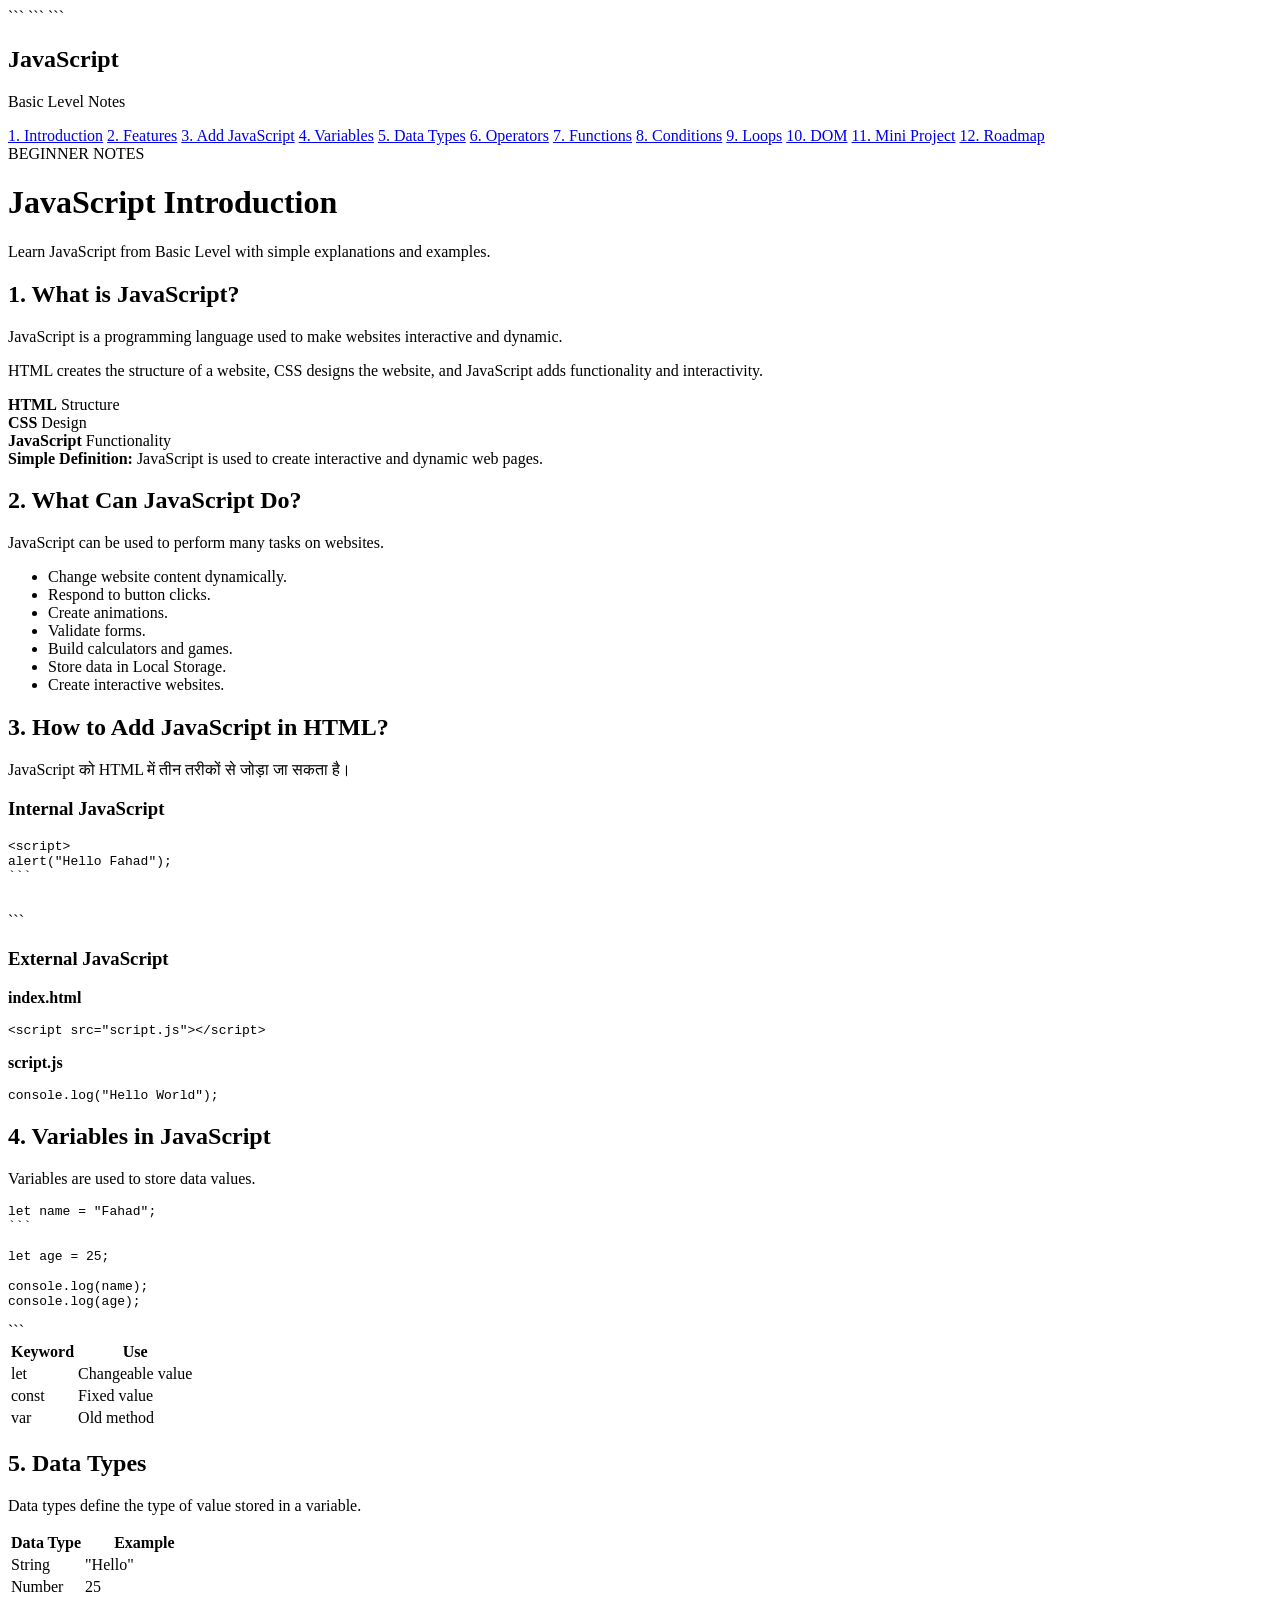
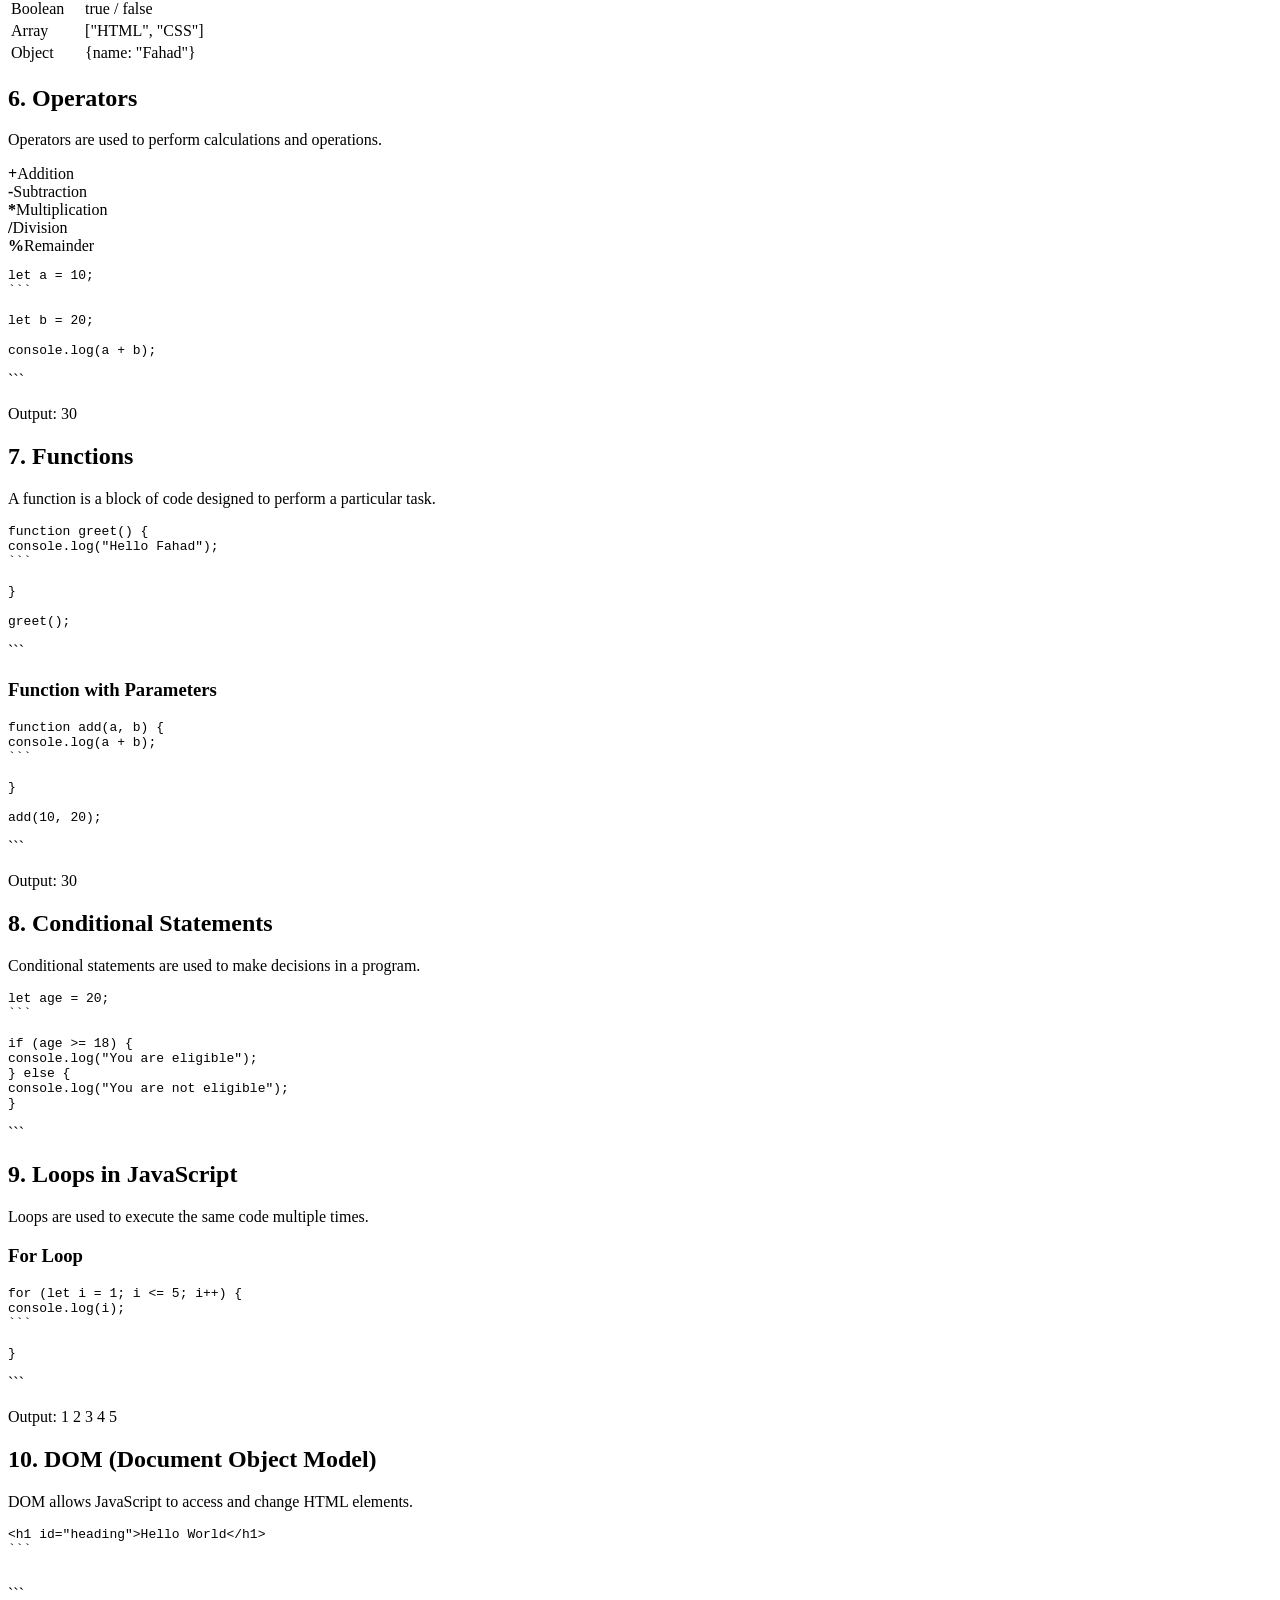
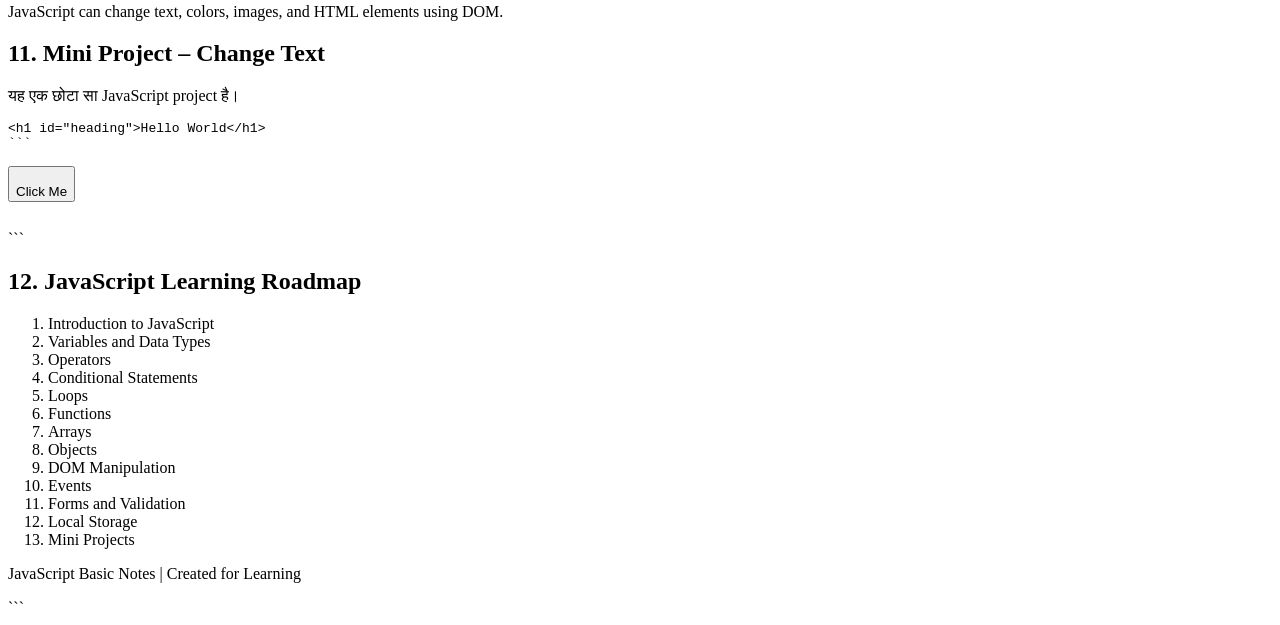
==== Java Notes/Java for bigginers.hmtl.html @ c2941033 "Add files via upload" ====
<!DOCTYPE html>

<html lang="en">
<head>
    <meta charset="UTF-8">
    <meta name="viewport" content="width=device-width, initial-scale=1.0">
    <title>JavaScript Basic Notes</title>

```
<link rel="stylesheet" href="style.css">
```

</head>
<body>

```
<div class="container">

    <!-- Sidebar -->
    <aside class="sidebar">
        <h2>JavaScript</h2>
        <p class="subtitle">Basic Level Notes</p>

        <nav>
            <a href="#intro">1. Introduction</a>
            <a href="#features">2. Features</a>
            <a href="#html">3. Add JavaScript</a>
            <a href="#variables">4. Variables</a>
            <a href="#datatypes">5. Data Types</a>
            <a href="#operators">6. Operators</a>
            <a href="#functions">7. Functions</a>
            <a href="#conditions">8. Conditions</a>
            <a href="#loops">9. Loops</a>
            <a href="#dom">10. DOM</a>
            <a href="#project">11. Mini Project</a>
            <a href="#roadmap">12. Roadmap</a>
        </nav>
    </aside>


    <!-- Main Content -->
    <main class="content">

        <header class="hero">
            <span class="badge">BEGINNER NOTES</span>
            <h1>JavaScript Introduction</h1>
            <p>Learn JavaScript from Basic Level with simple explanations and examples.</p>
        </header>


        <!-- Introduction -->
        <section id="intro" class="note-card">
            <h2>1. What is JavaScript?</h2>

            <p>
                JavaScript is a programming language used to make websites interactive and dynamic.
            </p>

            <p>
                HTML creates the structure of a website, CSS designs the website,
                and JavaScript adds functionality and interactivity.
            </p>

            <div class="comparison">
                <div>
                    <strong>HTML</strong>
                    <span>Structure</span>
                </div>

                <div>
                    <strong>CSS</strong>
                    <span>Design</span>
                </div>

                <div>
                    <strong>JavaScript</strong>
                    <span>Functionality</span>
                </div>
            </div>

            <div class="highlight">
                <strong>Simple Definition:</strong>
                JavaScript is used to create interactive and dynamic web pages.
            </div>
        </section>


        <!-- Features -->
        <section id="features" class="note-card">
            <h2>2. What Can JavaScript Do?</h2>

            <p>JavaScript can be used to perform many tasks on websites.</p>

            <ul class="feature-list">
                <li>Change website content dynamically.</li>
                <li>Respond to button clicks.</li>
                <li>Create animations.</li>
                <li>Validate forms.</li>
                <li>Build calculators and games.</li>
                <li>Store data in Local Storage.</li>
                <li>Create interactive websites.</li>
            </ul>
        </section>


        <!-- Add JavaScript -->
        <section id="html" class="note-card">
            <h2>3. How to Add JavaScript in HTML?</h2>

            <p>JavaScript को HTML में तीन तरीकों से जोड़ा जा सकता है।</p>

            <h3>Internal JavaScript</h3>

            <div class="code-box">
                <pre><code>&lt;script&gt;
alert("Hello Fahad");
```

</script></code></pre> </div>

```
            <h3>External JavaScript</h3>

            <p><strong>index.html</strong></p>

            <div class="code-box">
                <pre><code>&lt;script src="script.js"&gt;&lt;/script&gt;</code></pre>
            </div>

            <p><strong>script.js</strong></p>

            <div class="code-box">
                <pre><code>console.log("Hello World");</code></pre>
            </div>
        </section>


        <!-- Variables -->
        <section id="variables" class="note-card">
            <h2>4. Variables in JavaScript</h2>

            <p>
                Variables are used to store data values.
            </p>

            <div class="code-box">
                <pre><code>let name = "Fahad";
```

let age = 25;

console.log(name);
console.log(age);</code></pre> </div>

```
            <table>
                <tr>
                    <th>Keyword</th>
                    <th>Use</th>
                </tr>
                <tr>
                    <td>let</td>
                    <td>Changeable value</td>
                </tr>
                <tr>
                    <td>const</td>
                    <td>Fixed value</td>
                </tr>
                <tr>
                    <td>var</td>
                    <td>Old method</td>
                </tr>
            </table>
        </section>


        <!-- Data Types -->
        <section id="datatypes" class="note-card">
            <h2>5. Data Types</h2>

            <p>Data types define the type of value stored in a variable.</p>

            <table>
                <tr>
                    <th>Data Type</th>
                    <th>Example</th>
                </tr>
                <tr>
                    <td>String</td>
                    <td>"Hello"</td>
                </tr>
                <tr>
                    <td>Number</td>
                    <td>25</td>
                </tr>
                <tr>
                    <td>Boolean</td>
                    <td>true / false</td>
                </tr>
                <tr>
                    <td>Array</td>
                    <td>["HTML", "CSS"]</td>
                </tr>
                <tr>
                    <td>Object</td>
                    <td>{name: "Fahad"}</td>
                </tr>
            </table>
        </section>


        <!-- Operators -->
        <section id="operators" class="note-card">
            <h2>6. Operators</h2>

            <p>Operators are used to perform calculations and operations.</p>

            <div class="operator-grid">
                <div><strong>+</strong><span>Addition</span></div>
                <div><strong>-</strong><span>Subtraction</span></div>
                <div><strong>*</strong><span>Multiplication</span></div>
                <div><strong>/</strong><span>Division</span></div>
                <div><strong>%</strong><span>Remainder</span></div>
            </div>

            <div class="code-box">
                <pre><code>let a = 10;
```

let b = 20;

console.log(a + b);</code></pre> </div>

```
            <p class="output">Output: 30</p>
        </section>


        <!-- Functions -->
        <section id="functions" class="note-card">
            <h2>7. Functions</h2>

            <p>
                A function is a block of code designed to perform a particular task.
            </p>

            <div class="code-box">
                <pre><code>function greet() {
console.log("Hello Fahad");
```

}

greet();</code></pre> </div>

```
            <h3>Function with Parameters</h3>

            <div class="code-box">
                <pre><code>function add(a, b) {
console.log(a + b);
```

}

add(10, 20);</code></pre> </div>

```
            <p class="output">Output: 30</p>
        </section>


        <!-- Conditions -->
        <section id="conditions" class="note-card">
            <h2>8. Conditional Statements</h2>

            <p>
                Conditional statements are used to make decisions in a program.
            </p>

            <div class="code-box">
                <pre><code>let age = 20;
```

if (age >= 18) {
console.log("You are eligible");
} else {
console.log("You are not eligible");
}</code></pre> </div> </section>

```
        <!-- Loops -->
        <section id="loops" class="note-card">
            <h2>9. Loops in JavaScript</h2>

            <p>
                Loops are used to execute the same code multiple times.
            </p>

            <h3>For Loop</h3>

            <div class="code-box">
                <pre><code>for (let i = 1; i <= 5; i++) {
console.log(i);
```

}</code></pre> </div>

```
            <p class="output">Output: 1 2 3 4 5</p>
        </section>


        <!-- DOM -->
        <section id="dom" class="note-card">
            <h2>10. DOM (Document Object Model)</h2>

            <p>
                DOM allows JavaScript to access and change HTML elements.
            </p>

            <div class="code-box">
                <pre><code>&lt;h1 id="heading"&gt;Hello World&lt;/h1&gt;
```

<script>
document.getElementById("heading").innerHTML =
"Welcome Fahad";
</script></code></pre> </div>

```
            <div class="highlight">
                JavaScript can change text, colors, images, and HTML elements using DOM.
            </div>
        </section>


        <!-- Mini Project -->
        <section id="project" class="note-card">
            <h2>11. Mini Project – Change Text</h2>

            <p>यह एक छोटा सा JavaScript project है।</p>

            <div class="code-box">
                <pre><code>&lt;h1 id="heading"&gt;Hello World&lt;/h1&gt;
```

<button onclick="changeText()">
Click Me
</button>

<script>
function changeText() {
document.getElementById("heading").innerHTML =
"Welcome to JavaScript";
}
</script></code></pre> </div> </section>

```
        <!-- Roadmap -->
        <section id="roadmap" class="note-card">
            <h2>12. JavaScript Learning Roadmap</h2>

            <ol class="roadmap">
                <li>Introduction to JavaScript</li>
                <li>Variables and Data Types</li>
                <li>Operators</li>
                <li>Conditional Statements</li>
                <li>Loops</li>
                <li>Functions</li>
                <li>Arrays</li>
                <li>Objects</li>
                <li>DOM Manipulation</li>
                <li>Events</li>
                <li>Forms and Validation</li>
                <li>Local Storage</li>
                <li>Mini Projects</li>
            </ol>
        </section>


        <footer>
            <p>JavaScript Basic Notes | Created for Learning</p>
        </footer>

    </main>

</div>
```

</body>
</html>
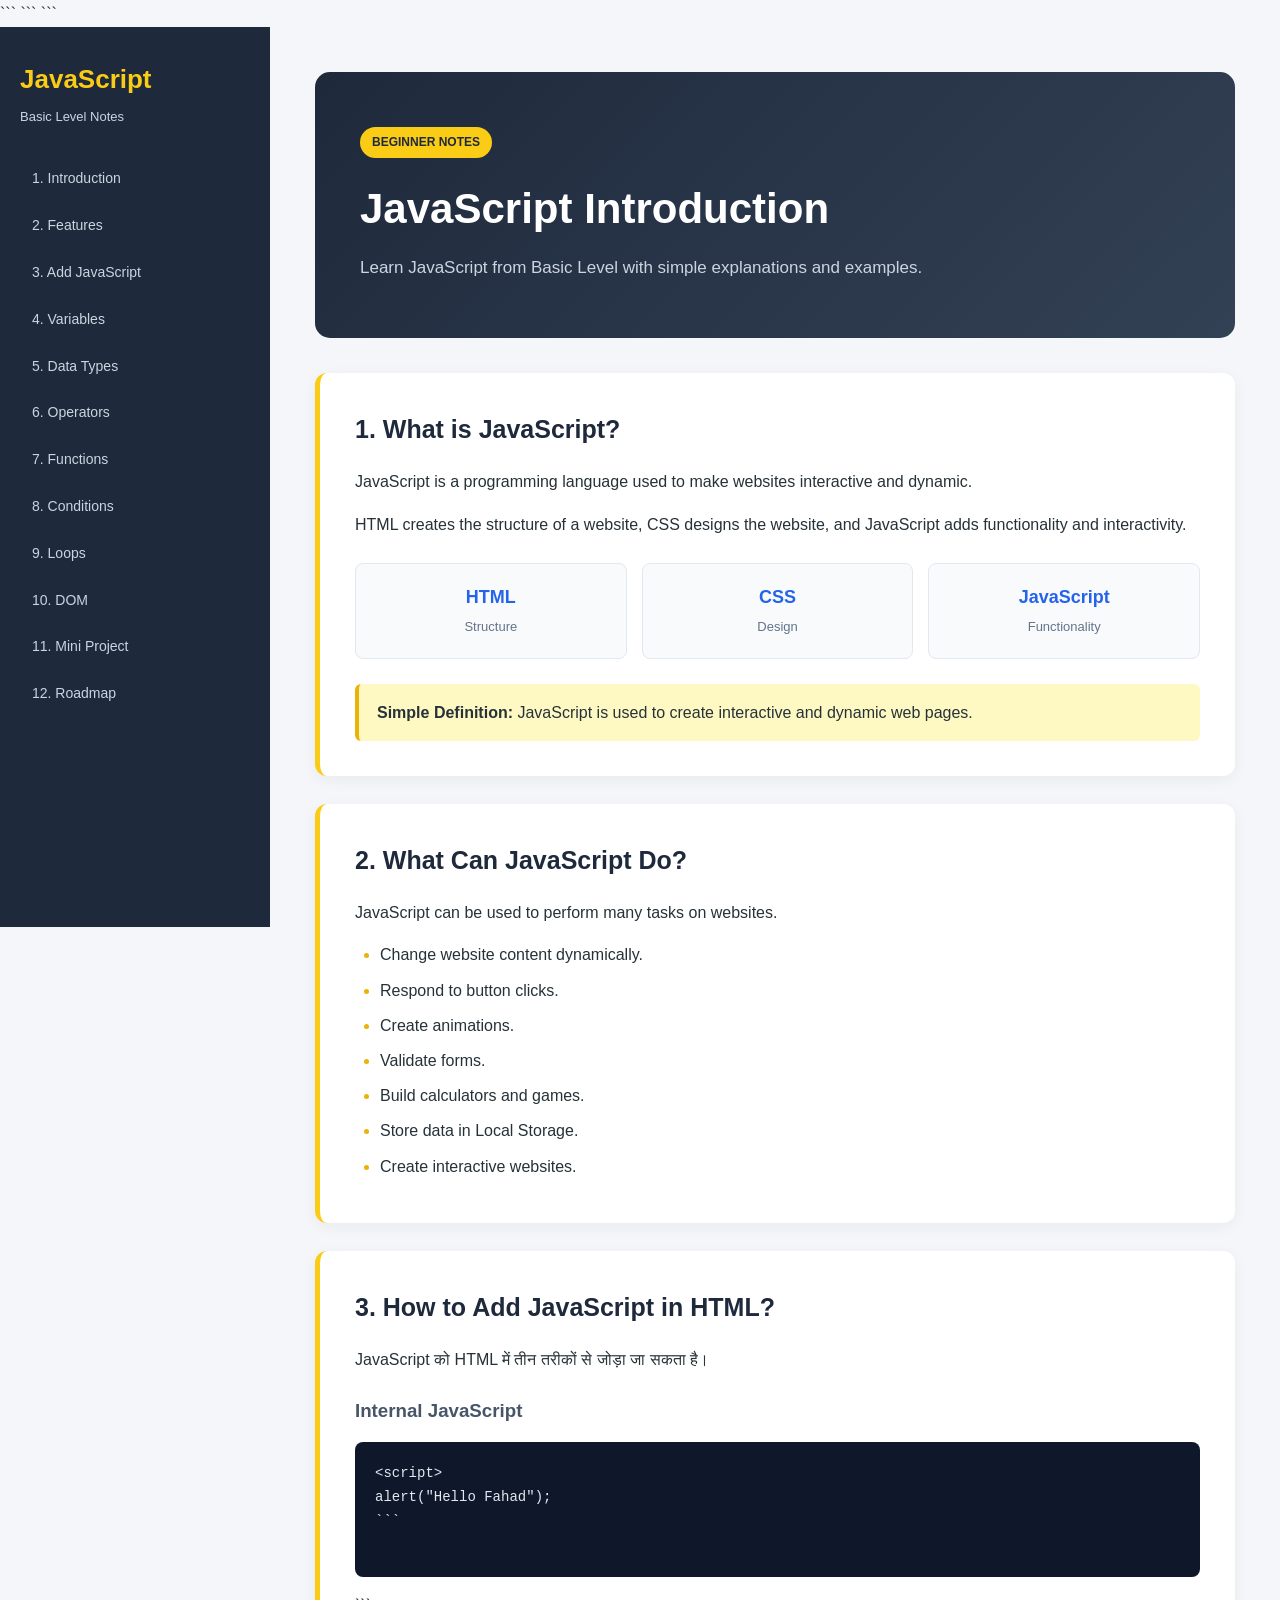
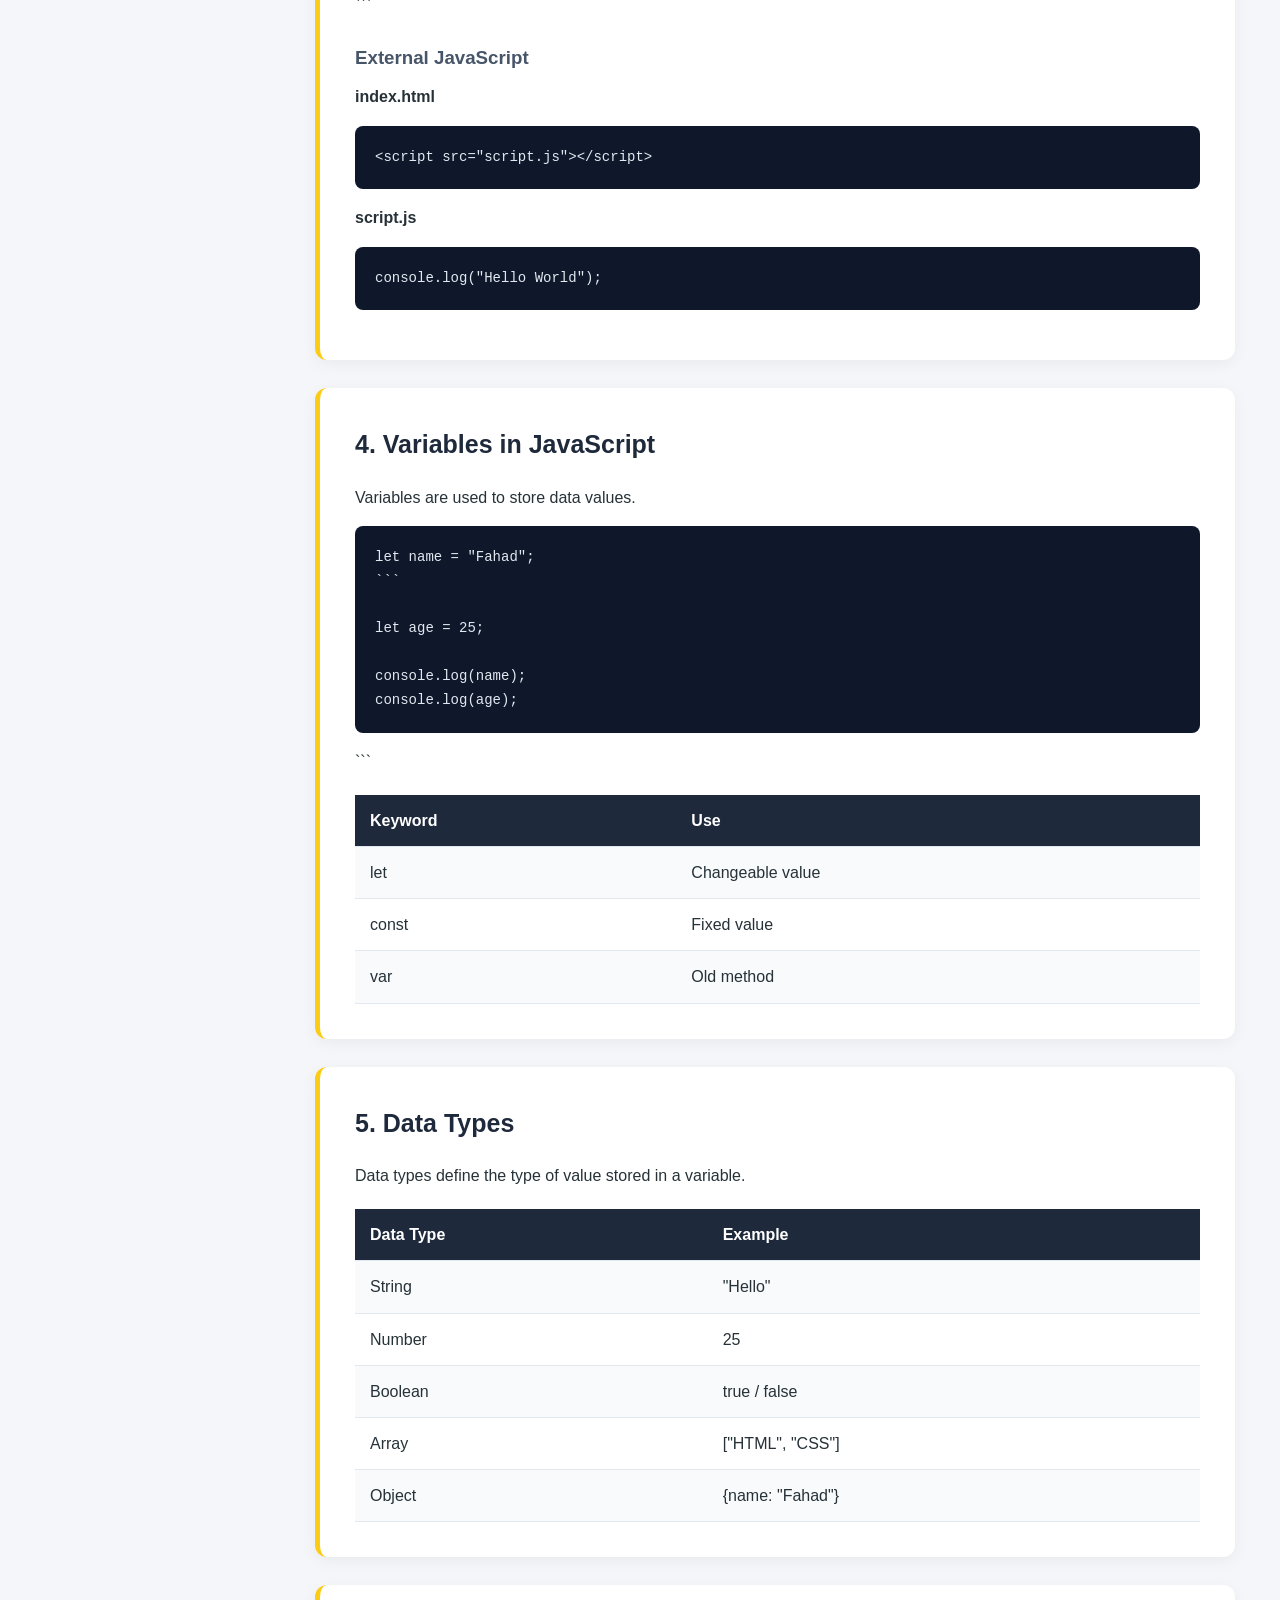
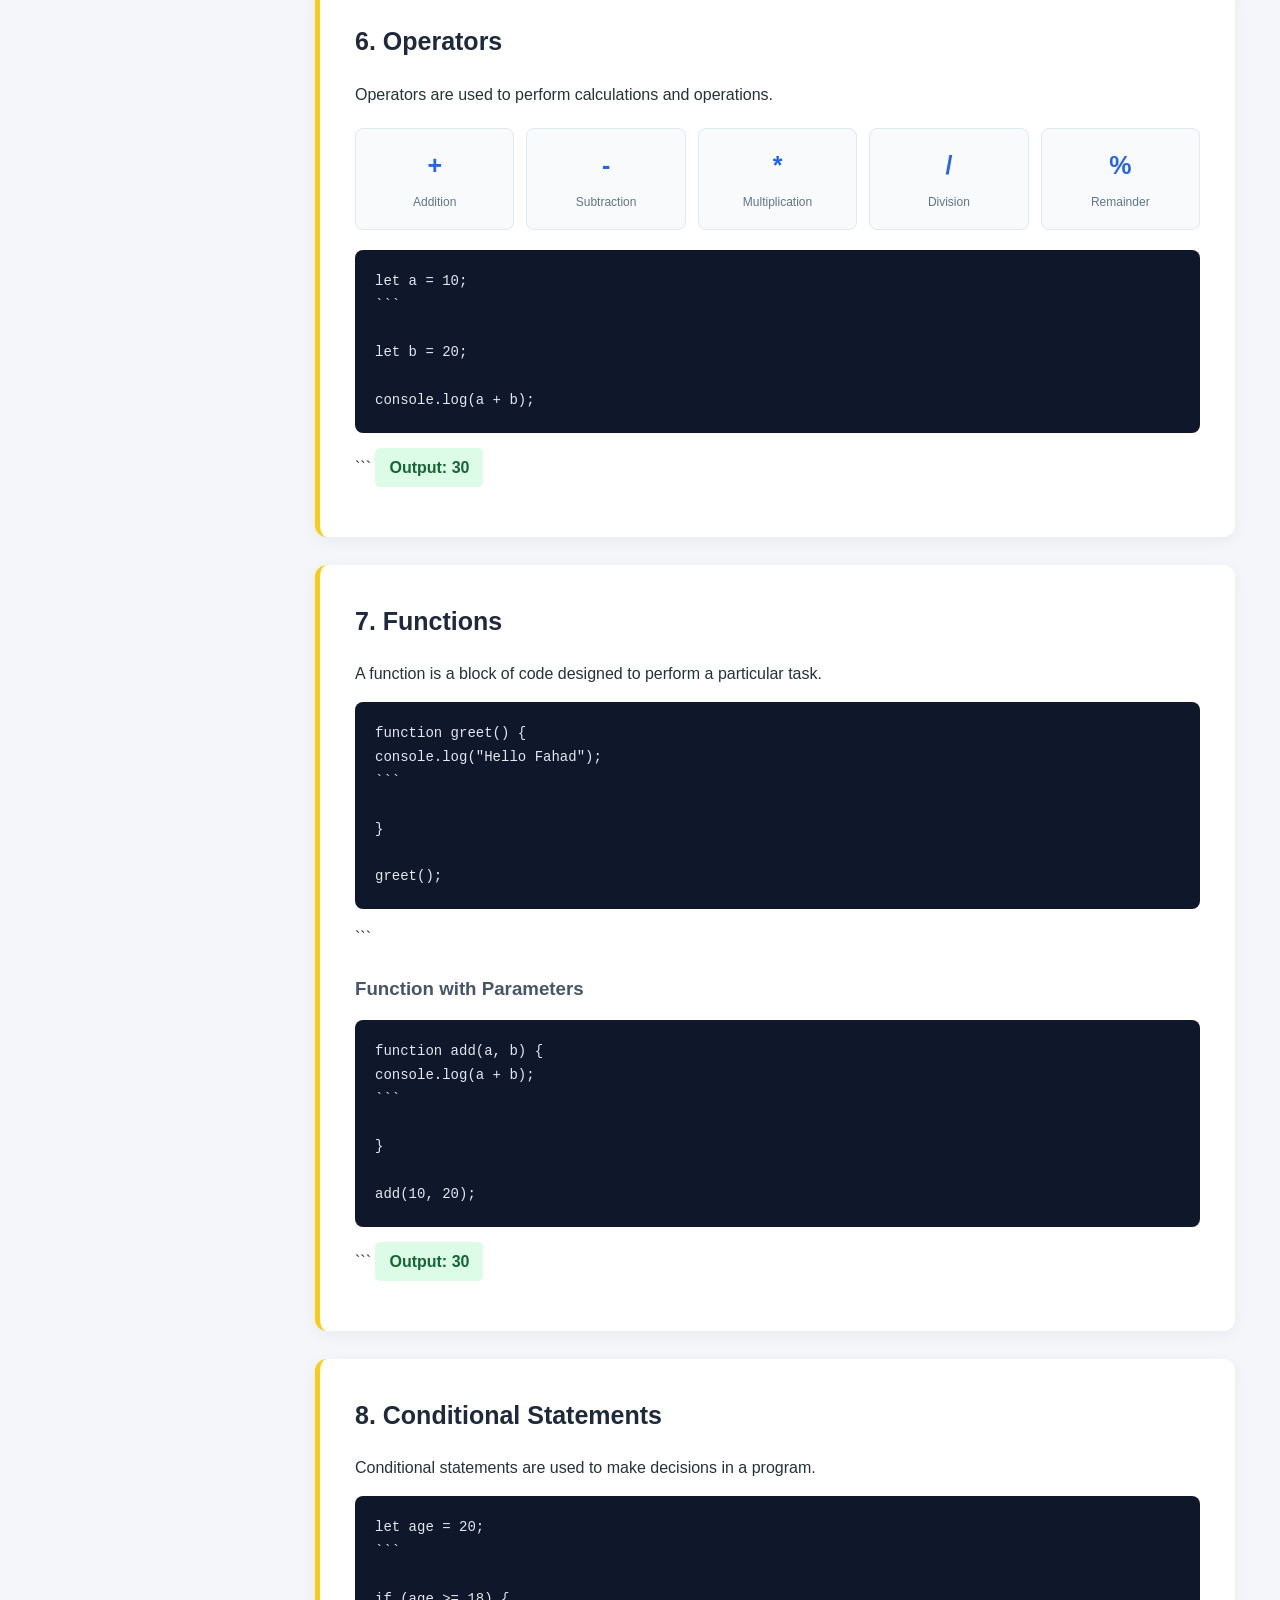
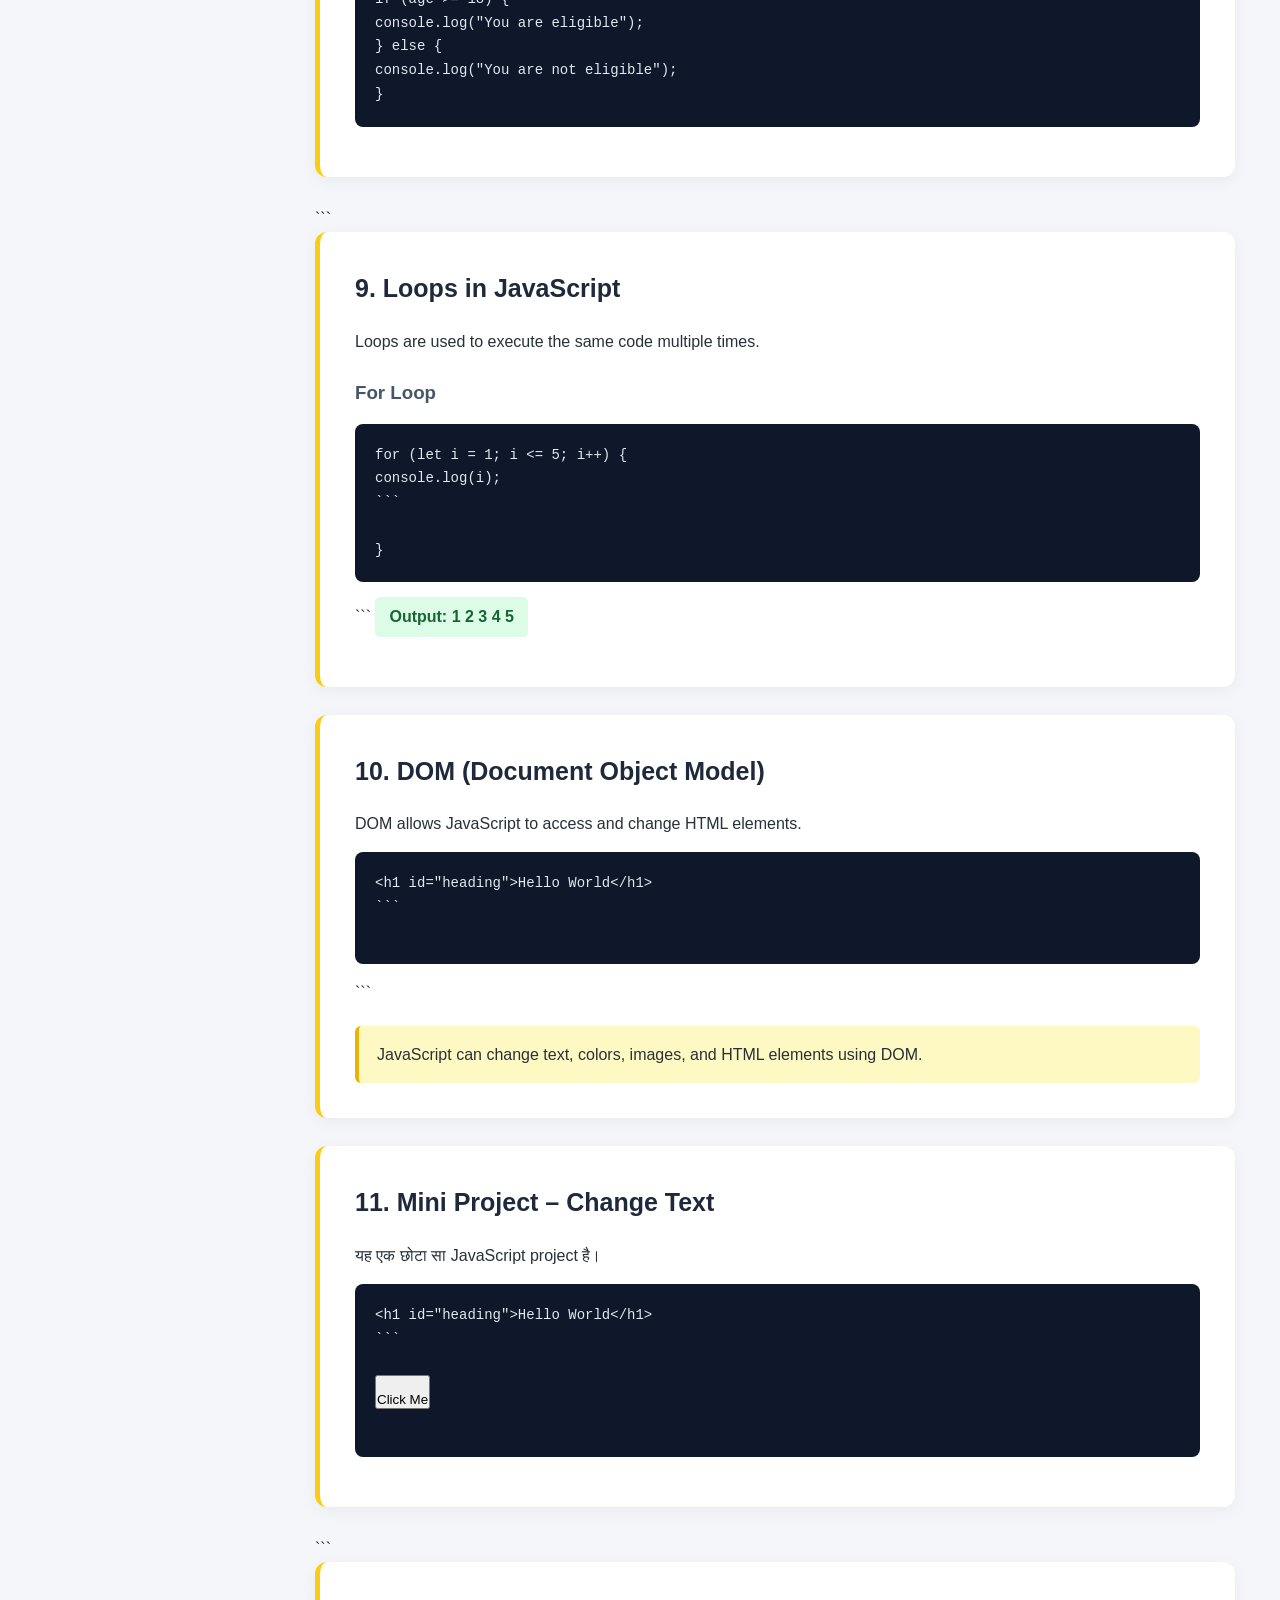
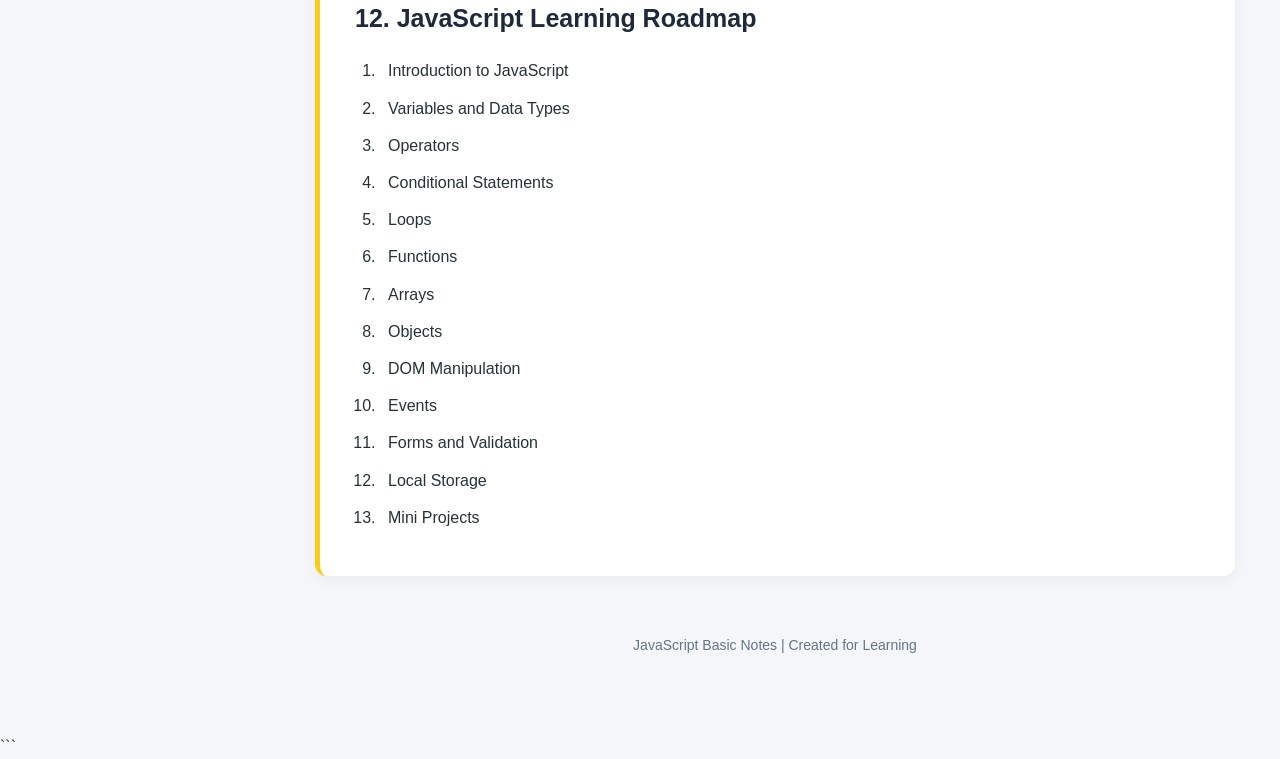
==== commit cc2c00c7: "Update Java for bigginers.hmtl.html" ====
--- a/Java Notes/Java for bigginers.hmtl.html
+++ b/Java Notes/Java for bigginers.hmtl.html
@@ -7,7 +7,7 @@
     <title>JavaScript Basic Notes</title>
 
 ```
-<link rel="stylesheet" href="style.css">
+<link rel="stylesheet" href="Style.css">
 ```
 
 </head>
--- a/Java Notes/Style.css
+++ b/Java Notes/Style.css
@@ -0,0 +1,365 @@
+* {
+  margin: 0;
+  padding: 0;
+  box-sizing: border-box;
+  }
+
+html {
+scroll-behavior: smooth;
+}
+
+body {
+font-family: "Segoe UI", Arial, sans-serif;
+background: #f4f6f9;
+color: #263238;
+line-height: 1.7;
+}
+
+/* Main Layout */
+
+.container {
+display: flex;
+min-height: 100vh;
+}
+
+/* Sidebar */
+
+.sidebar {
+width: 270px;
+background: #1e293b;
+color: white;
+padding: 30px 20px;
+position: fixed;
+height: 100vh;
+overflow-y: auto;
+}
+
+.sidebar h2 {
+font-size: 26px;
+color: #facc15;
+margin-bottom: 5px;
+}
+
+.subtitle {
+font-size: 13px;
+color: #cbd5e1;
+margin-bottom: 30px;
+}
+
+.sidebar nav a {
+display: block;
+text-decoration: none;
+color: #cbd5e1;
+padding: 9px 12px;
+margin: 5px 0;
+border-radius: 6px;
+font-size: 14px;
+transition: 0.3s;
+}
+
+.sidebar nav a:hover {
+background: #334155;
+color: #facc15;
+padding-left: 18px;
+}
+
+/* Content */
+
+.content {
+margin-left: 270px;
+width: calc(100% - 270px);
+padding: 45px;
+max-width: 1200px;
+}
+
+/* Hero */
+
+.hero {
+background: linear-gradient(135deg, #1e293b, #334155);
+color: white;
+padding: 55px 45px;
+border-radius: 15px;
+margin-bottom: 35px;
+}
+
+.badge {
+display: inline-block;
+background: #facc15;
+color: #1e293b;
+font-size: 12px;
+font-weight: bold;
+padding: 5px 12px;
+border-radius: 20px;
+margin-bottom: 15px;
+}
+
+.hero h1 {
+font-size: 42px;
+margin-bottom: 10px;
+}
+
+.hero p {
+color: #cbd5e1;
+font-size: 17px;
+}
+
+/* Note Cards */
+
+.note-card {
+background: white;
+margin-bottom: 28px;
+padding: 35px;
+border-radius: 12px;
+border-left: 5px solid #facc15;
+box-shadow: 0 4px 15px rgba(0, 0, 0, 0.05);
+}
+
+.note-card h2 {
+color: #1e293b;
+margin-bottom: 18px;
+font-size: 25px;
+}
+
+.note-card h3 {
+color: #475569;
+margin-top: 22px;
+margin-bottom: 10px;
+}
+
+.note-card p {
+margin-bottom: 15px;
+}
+
+/* Highlight */
+
+.highlight {
+background: #fef9c3;
+border-left: 4px solid #eab308;
+padding: 15px 18px;
+margin-top: 20px;
+border-radius: 6px;
+}
+
+/* Comparison Cards */
+
+.comparison {
+display: flex;
+gap: 15px;
+margin: 25px 0;
+}
+
+.comparison div {
+flex: 1;
+background: #f8fafc;
+padding: 18px;
+text-align: center;
+border-radius: 8px;
+border: 1px solid #e2e8f0;
+}
+
+.comparison strong {
+display: block;
+color: #2563eb;
+font-size: 18px;
+}
+
+.comparison span {
+font-size: 13px;
+color: #64748b;
+}
+
+/* Feature List */
+
+.feature-list {
+padding-left: 25px;
+}
+
+.feature-list li {
+margin: 8px 0;
+}
+
+.feature-list li::marker {
+color: #eab308;
+}
+
+/* Code Box */
+
+.code-box {
+background: #0f172a;
+color: #e2e8f0;
+padding: 20px;
+border-radius: 8px;
+margin: 15px 0;
+overflow-x: auto;
+font-family: "Consolas", monospace;
+font-size: 14px;
+}
+
+pre {
+white-space: pre-wrap;
+}
+
+/* Table */
+
+table {
+width: 100%;
+border-collapse: collapse;
+margin-top: 20px;
+}
+
+th, td {
+padding: 12px 15px;
+text-align: left;
+border-bottom: 1px solid #e2e8f0;
+}
+
+th {
+background: #1e293b;
+color: white;
+}
+
+tr:nth-child(even) {
+background: #f8fafc;
+}
+
+/* Operators */
+
+.operator-grid {
+display: grid;
+grid-template-columns: repeat(5, 1fr);
+gap: 12px;
+margin: 20px 0;
+}
+
+.operator-grid div {
+background: #f8fafc;
+border: 1px solid #e2e8f0;
+padding: 15px;
+text-align: center;
+border-radius: 8px;
+}
+
+.operator-grid strong {
+display: block;
+font-size: 25px;
+color: #2563eb;
+}
+
+.operator-grid span {
+font-size: 12px;
+color: #64748b;
+}
+
+/* Output */
+
+.output {
+background: #dcfce7;
+color: #166534;
+display: inline-block;
+padding: 6px 14px;
+border-radius: 5px;
+font-weight: bold;
+}
+
+/* Roadmap */
+
+.roadmap {
+padding-left: 25px;
+}
+
+.roadmap li {
+margin: 10px 0;
+padding-left: 8px;
+}
+
+/* Footer */
+
+footer {
+text-align: center;
+padding: 30px;
+color: #64748b;
+font-size: 14px;
+}
+
+/* Responsive Design */
+
+@media (max-width: 900px) {
+
+```
+.sidebar {
+    width: 220px;
+}
+
+.content {
+    margin-left: 220px;
+    width: calc(100% - 220px);
+    padding: 25px;
+}
+
+.hero h1 {
+    font-size: 32px;
+}
+
+.operator-grid {
+    grid-template-columns: repeat(3, 1fr);
+}
+```
+
+}
+
+@media (max-width: 600px) {
+
+```
+.container {
+    display: block;
+}
+
+.sidebar {
+    position: relative;
+    width: 100%;
+    height: auto;
+    padding: 20px;
+}
+
+.sidebar nav {
+    display: grid;
+    grid-template-columns: repeat(2, 1fr);
+    gap: 5px;
+}
+
+.sidebar nav a {
+    font-size: 12px;
+}
+
+.content {
+    margin-left: 0;
+    width: 100%;
+    padding: 15px;
+}
+
+.hero {
+    padding: 35px 25px;
+}
+
+.hero h1 {
+    font-size: 28px;
+}
+
+.note-card {
+    padding: 22px;
+}
+
+.comparison {
+    flex-direction: column;
+}
+
+.operator-grid {
+    grid-template-columns: repeat(2, 1fr);
+}
+
+table {
+    font-size: 13px;
+}
+```
+
+}
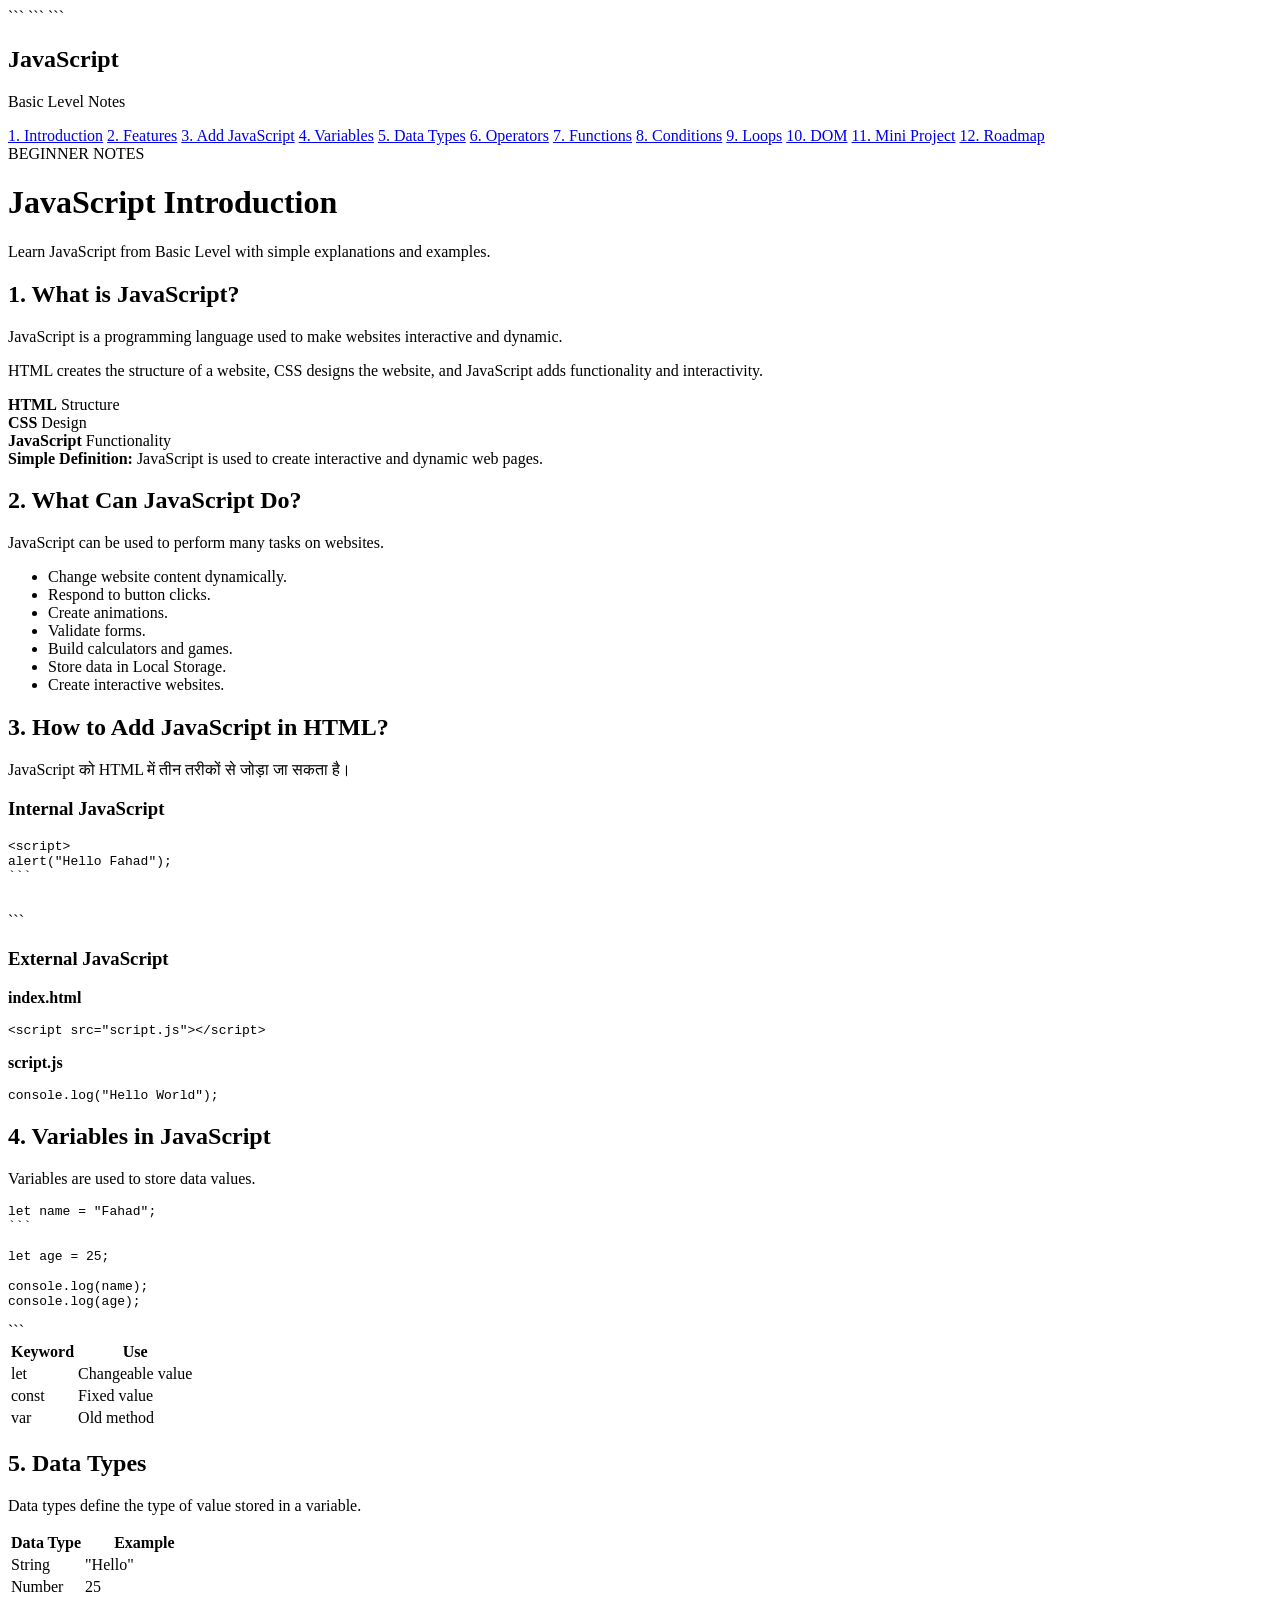
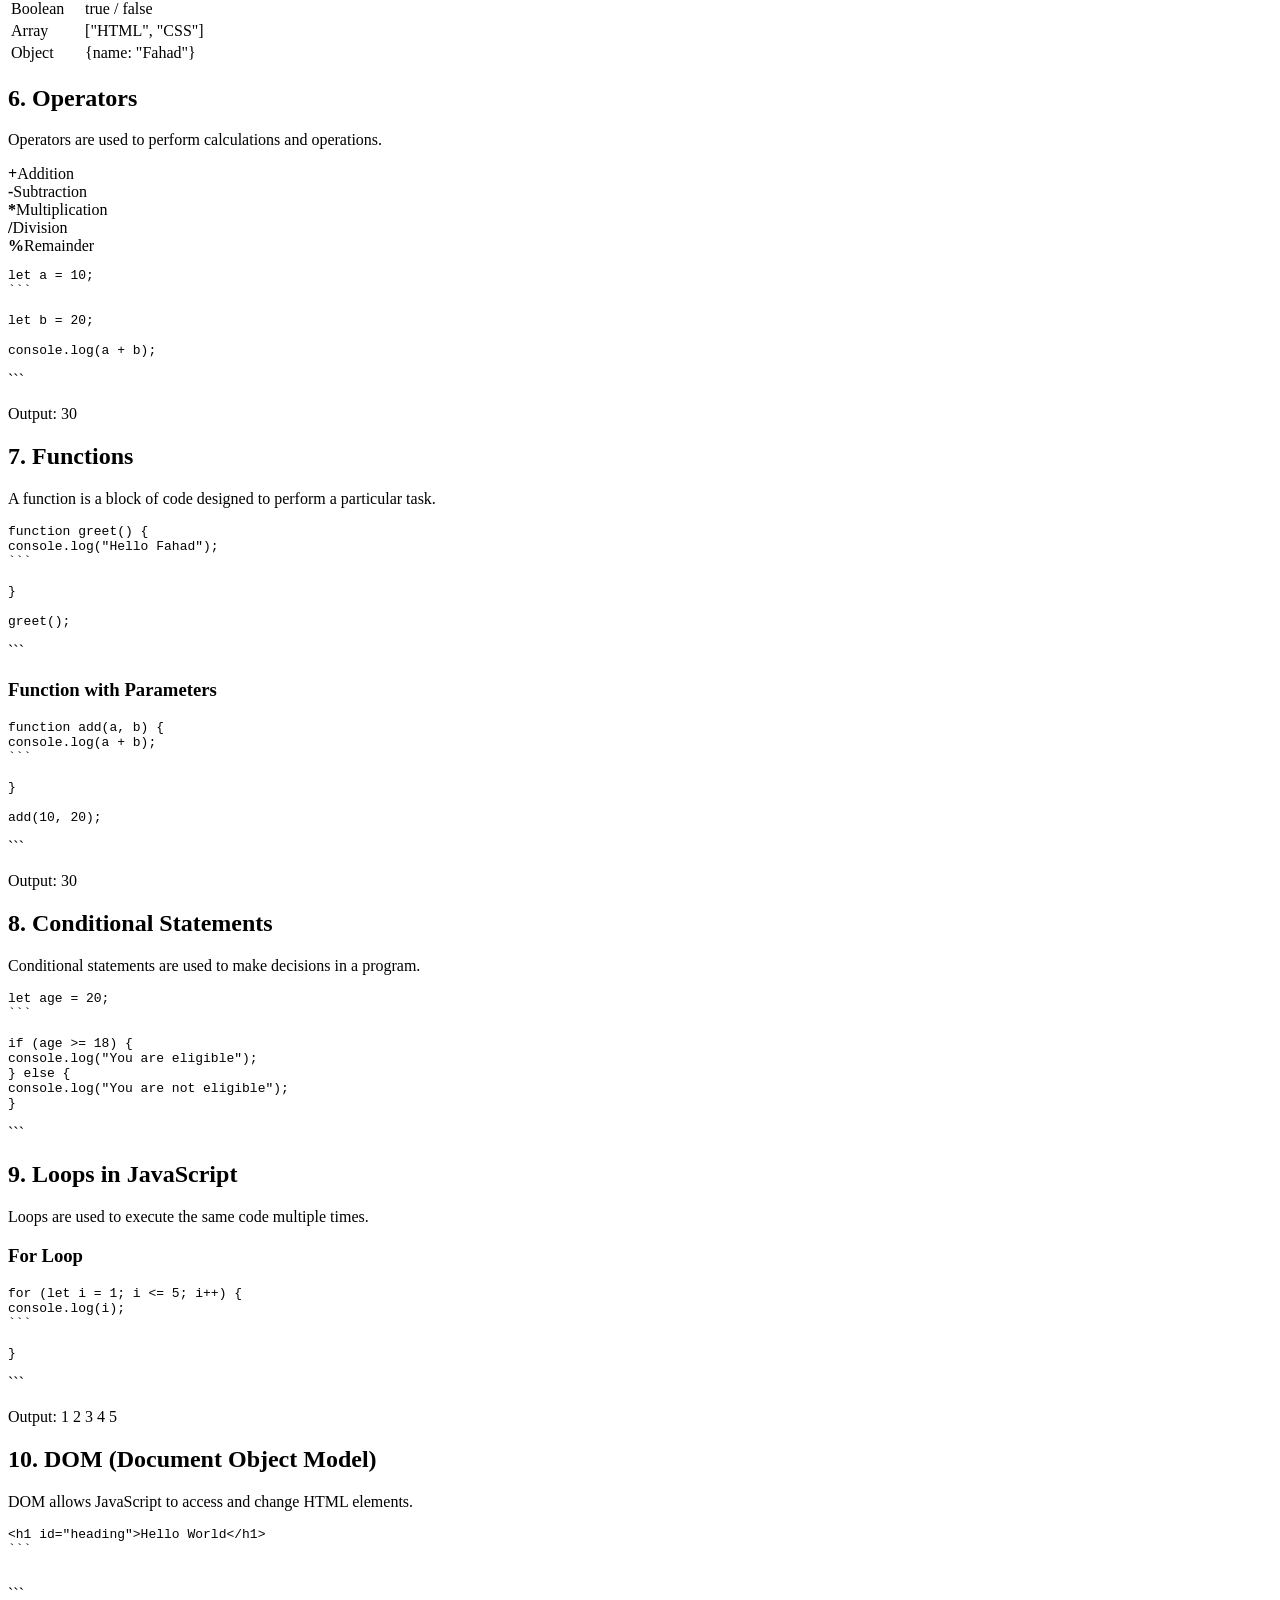
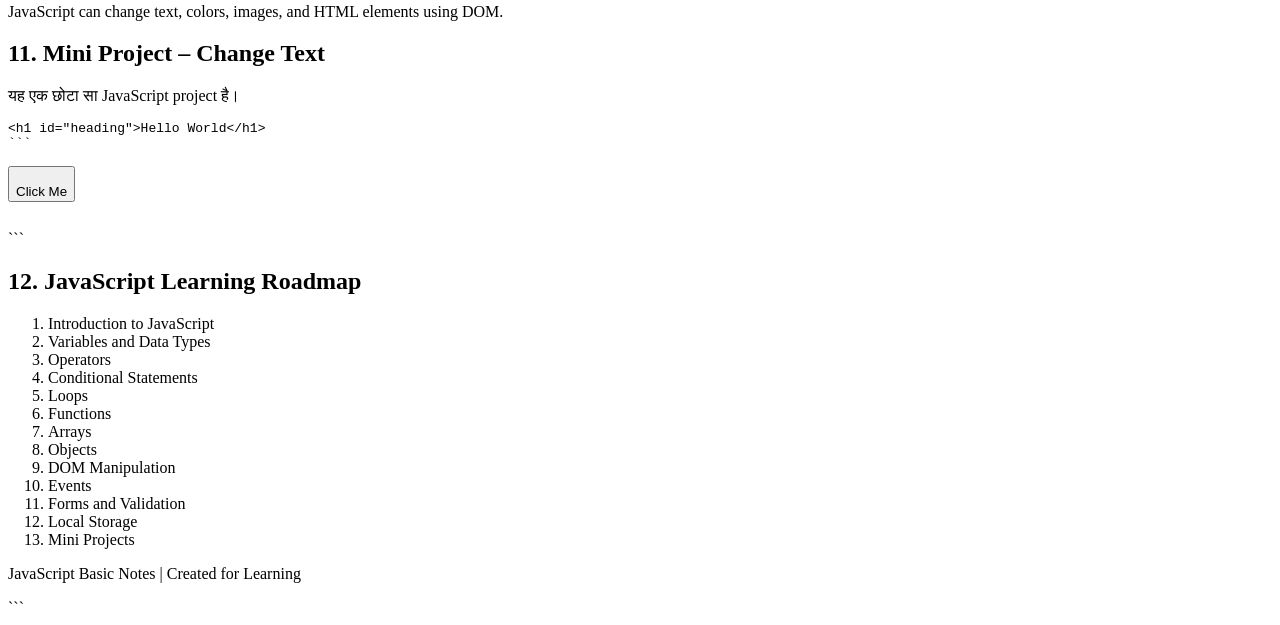
==== commit 6f98643a: "Update Java for bigginers.hmtl.html" ====
--- a/Java Notes/Java for bigginers.hmtl.html
+++ b/Java Notes/Java for bigginers.hmtl.html
@@ -7,7 +7,7 @@
     <title>JavaScript Basic Notes</title>
 
 ```
-<link rel="stylesheet" href="Style.css">
+<link rel="stylesheet" href="Style.css.css">
 ```
 
 </head>
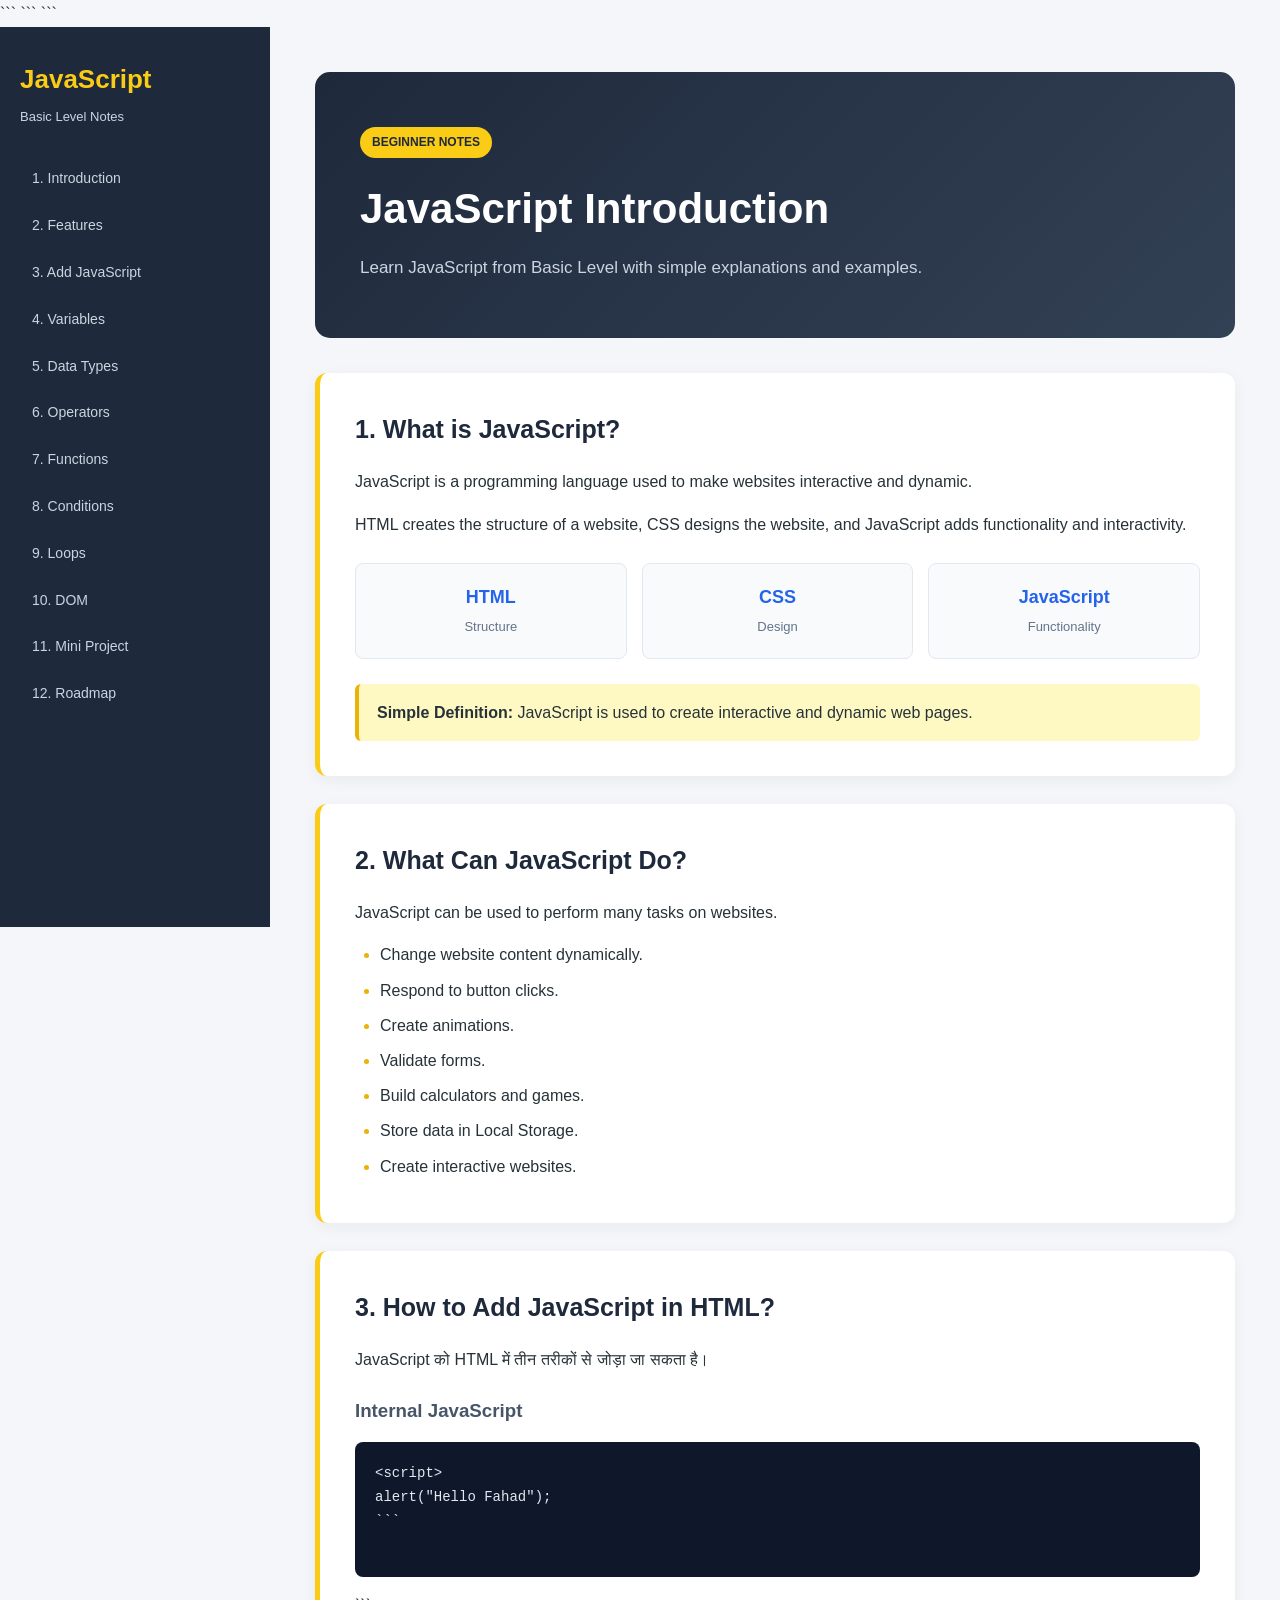
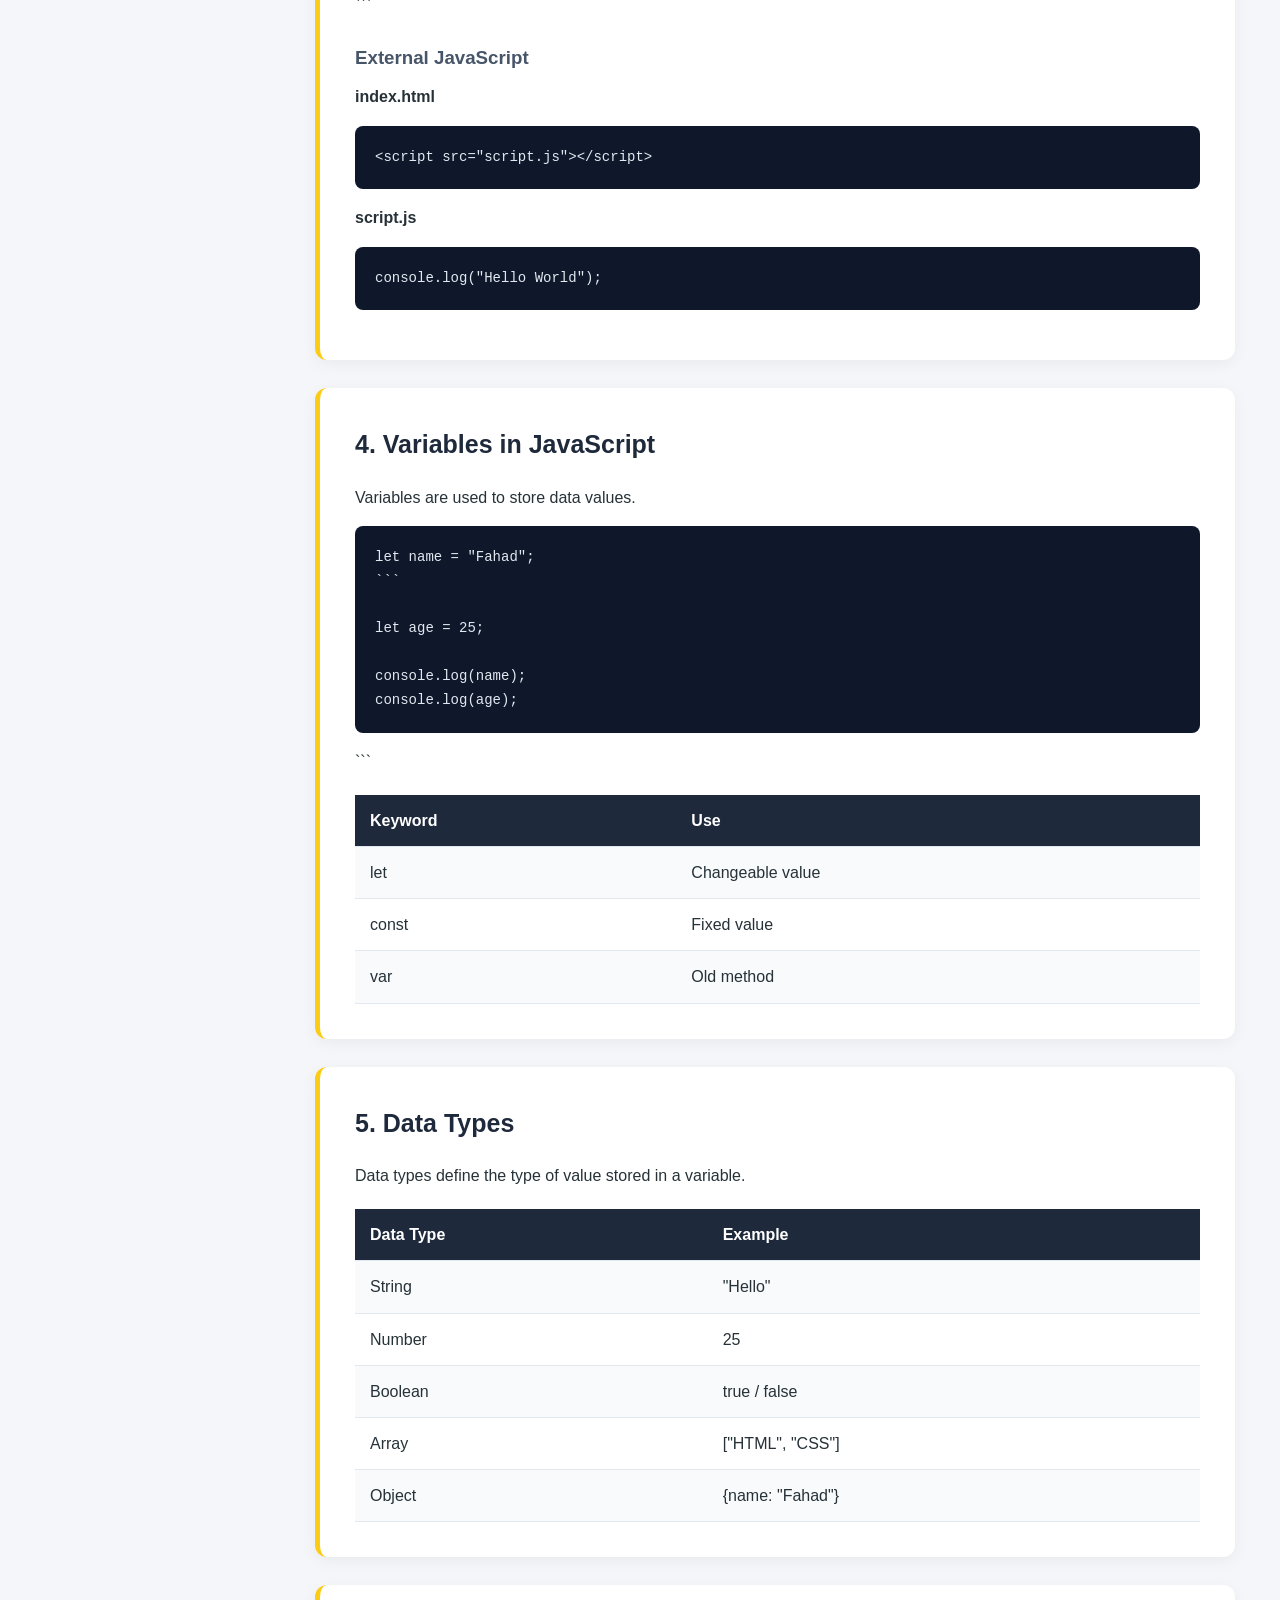
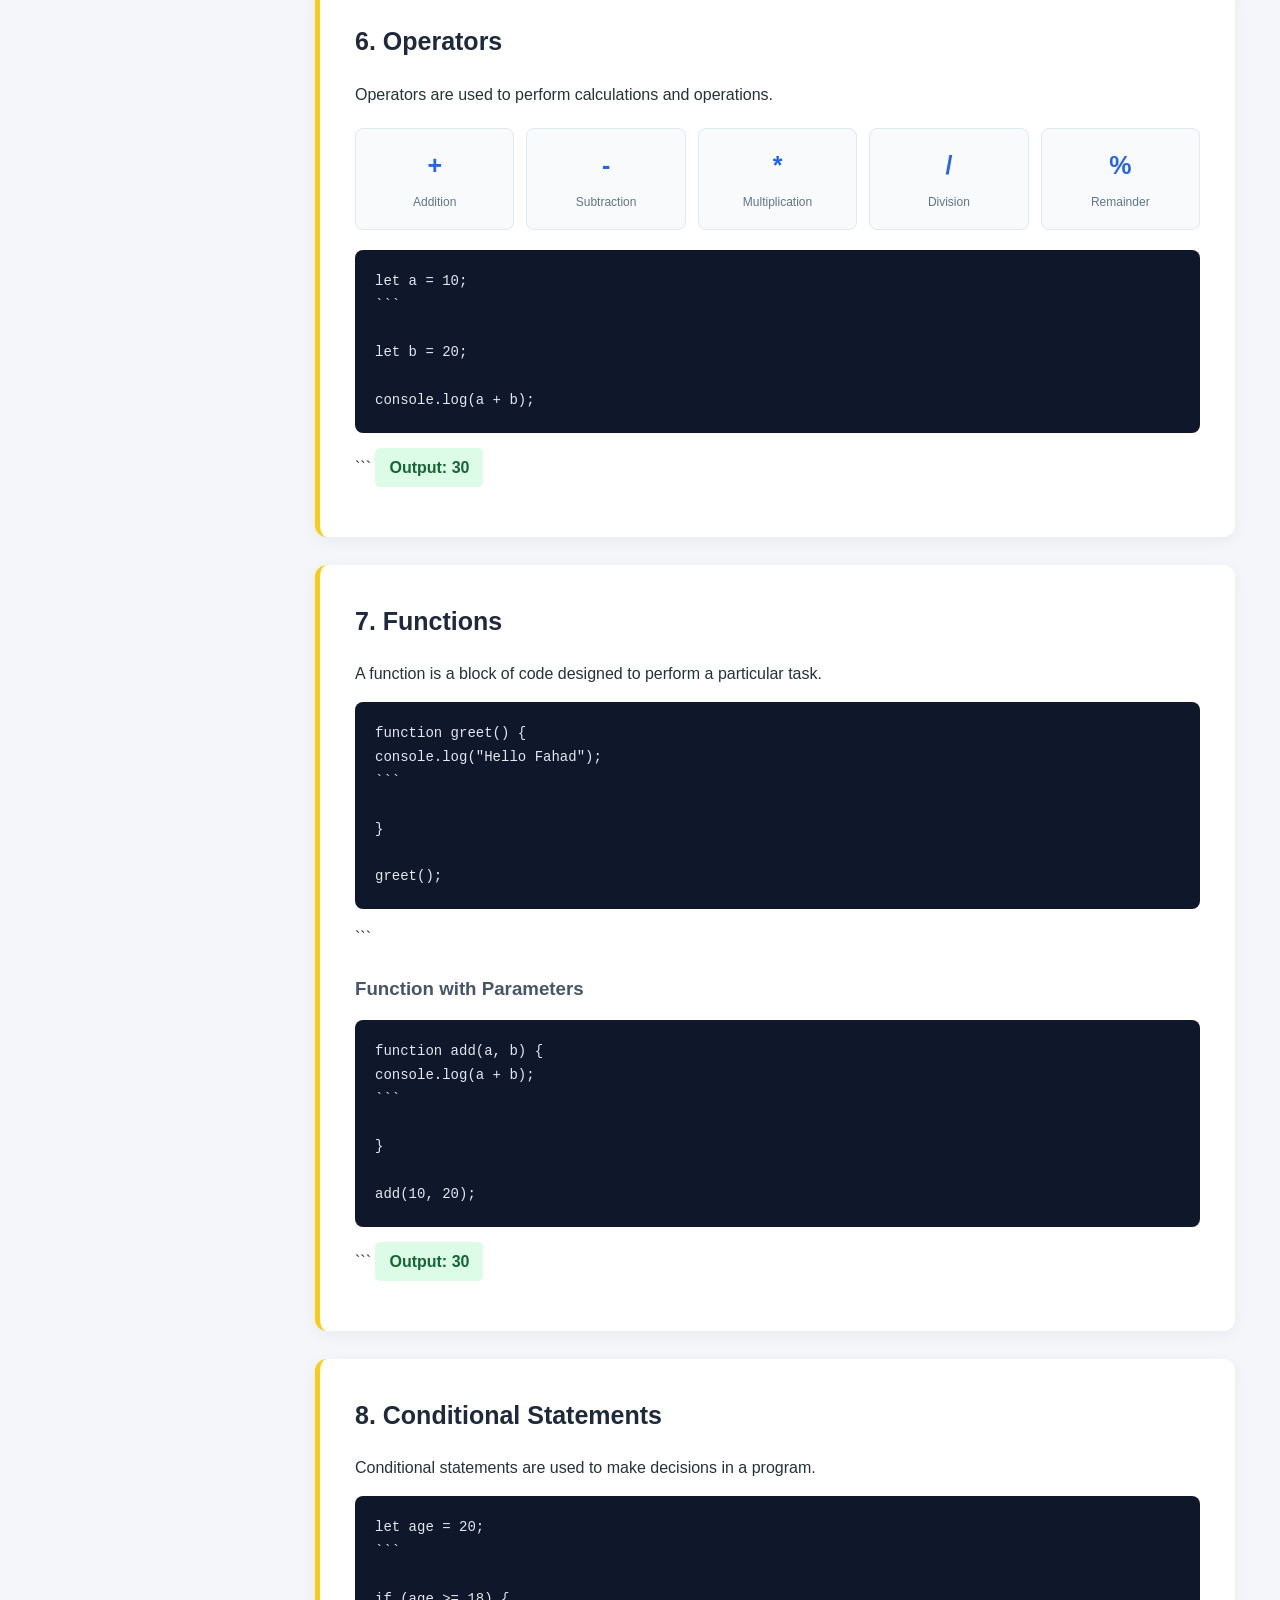
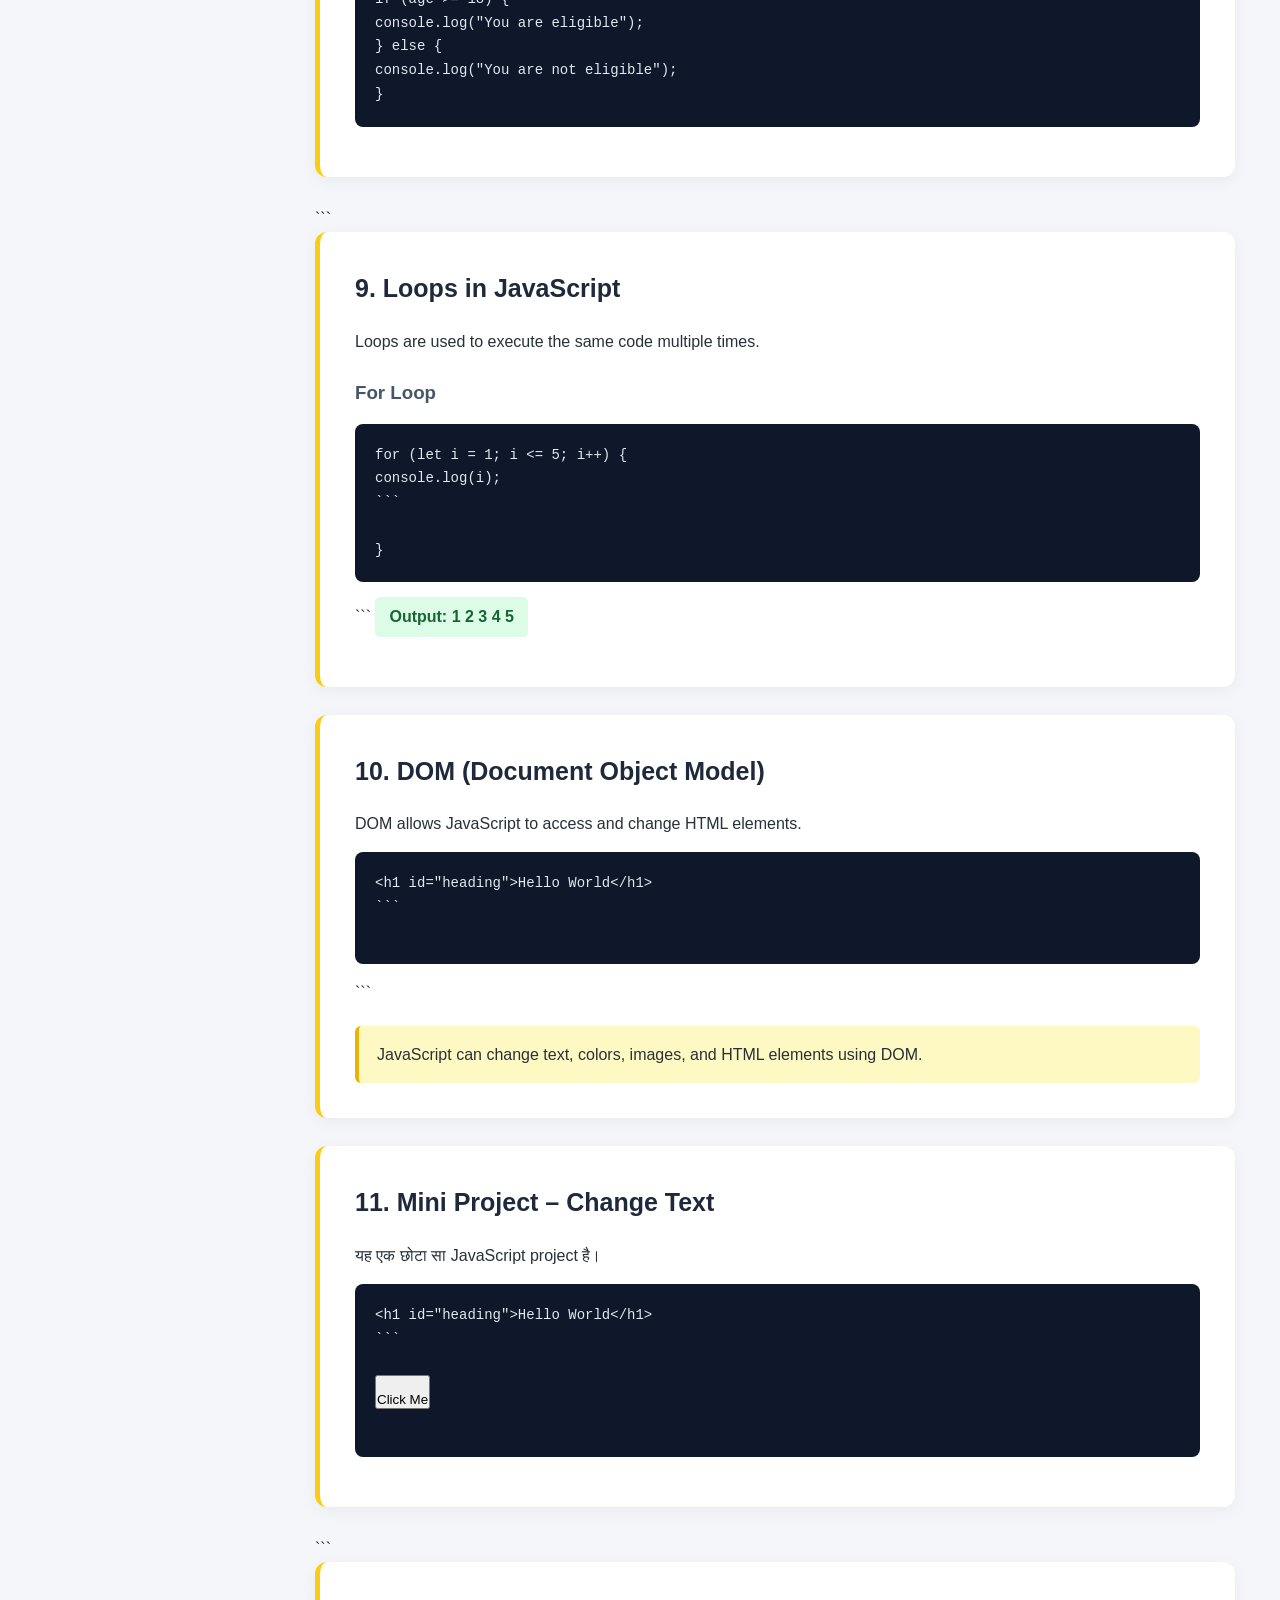
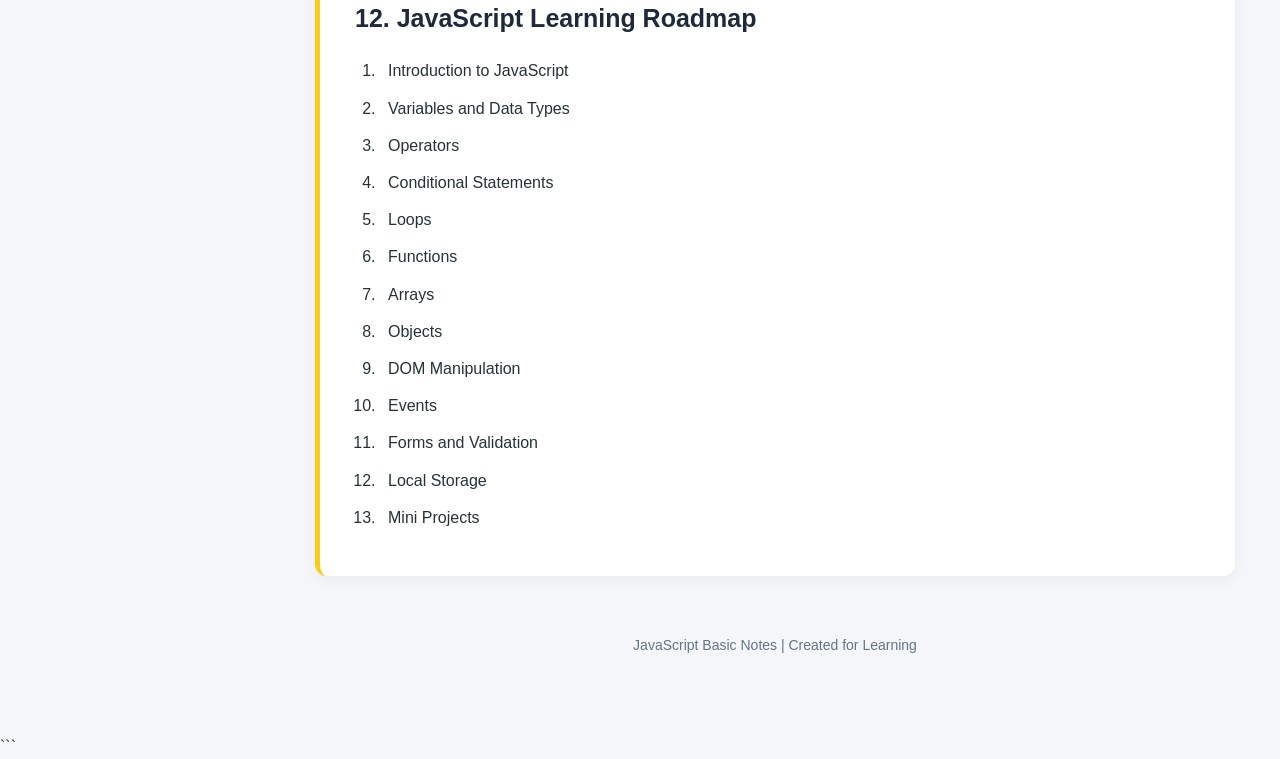
==== commit 4c393072: "Add files via upload" ====
--- a/Java Notes/Java for bigginers.hmtl.html
+++ b/Java Notes/Java for bigginers.hmtl.html
@@ -7,7 +7,7 @@
     <title>JavaScript Basic Notes</title>
 
 ```
-<link rel="stylesheet" href="Style.css.css">
+<link rel="stylesheet" href="sstyle.css.css">
 ```
 
 </head>
--- a/Java Notes/sstyle.css.css
+++ b/Java Notes/sstyle.css.css
@@ -0,0 +1,365 @@
+* {
+  margin: 0;
+  padding: 0;
+  box-sizing: border-box;
+  }
+
+html {
+scroll-behavior: smooth;
+}
+
+body {
+font-family: "Segoe UI", Arial, sans-serif;
+background: #f4f6f9;
+color: #263238;
+line-height: 1.7;
+}
+
+/* Main Layout */
+
+.container {
+display: flex;
+min-height: 100vh;
+}
+
+/* Sidebar */
+
+.sidebar {
+width: 270px;
+background: #1e293b;
+color: white;
+padding: 30px 20px;
+position: fixed;
+height: 100vh;
+overflow-y: auto;
+}
+
+.sidebar h2 {
+font-size: 26px;
+color: #facc15;
+margin-bottom: 5px;
+}
+
+.subtitle {
+font-size: 13px;
+color: #cbd5e1;
+margin-bottom: 30px;
+}
+
+.sidebar nav a {
+display: block;
+text-decoration: none;
+color: #cbd5e1;
+padding: 9px 12px;
+margin: 5px 0;
+border-radius: 6px;
+font-size: 14px;
+transition: 0.3s;
+}
+
+.sidebar nav a:hover {
+background: #334155;
+color: #facc15;
+padding-left: 18px;
+}
+
+/* Content */
+
+.content {
+margin-left: 270px;
+width: calc(100% - 270px);
+padding: 45px;
+max-width: 1200px;
+}
+
+/* Hero */
+
+.hero {
+background: linear-gradient(135deg, #1e293b, #334155);
+color: white;
+padding: 55px 45px;
+border-radius: 15px;
+margin-bottom: 35px;
+}
+
+.badge {
+display: inline-block;
+background: #facc15;
+color: #1e293b;
+font-size: 12px;
+font-weight: bold;
+padding: 5px 12px;
+border-radius: 20px;
+margin-bottom: 15px;
+}
+
+.hero h1 {
+font-size: 42px;
+margin-bottom: 10px;
+}
+
+.hero p {
+color: #cbd5e1;
+font-size: 17px;
+}
+
+/* Note Cards */
+
+.note-card {
+background: white;
+margin-bottom: 28px;
+padding: 35px;
+border-radius: 12px;
+border-left: 5px solid #facc15;
+box-shadow: 0 4px 15px rgba(0, 0, 0, 0.05);
+}
+
+.note-card h2 {
+color: #1e293b;
+margin-bottom: 18px;
+font-size: 25px;
+}
+
+.note-card h3 {
+color: #475569;
+margin-top: 22px;
+margin-bottom: 10px;
+}
+
+.note-card p {
+margin-bottom: 15px;
+}
+
+/* Highlight */
+
+.highlight {
+background: #fef9c3;
+border-left: 4px solid #eab308;
+padding: 15px 18px;
+margin-top: 20px;
+border-radius: 6px;
+}
+
+/* Comparison Cards */
+
+.comparison {
+display: flex;
+gap: 15px;
+margin: 25px 0;
+}
+
+.comparison div {
+flex: 1;
+background: #f8fafc;
+padding: 18px;
+text-align: center;
+border-radius: 8px;
+border: 1px solid #e2e8f0;
+}
+
+.comparison strong {
+display: block;
+color: #2563eb;
+font-size: 18px;
+}
+
+.comparison span {
+font-size: 13px;
+color: #64748b;
+}
+
+/* Feature List */
+
+.feature-list {
+padding-left: 25px;
+}
+
+.feature-list li {
+margin: 8px 0;
+}
+
+.feature-list li::marker {
+color: #eab308;
+}
+
+/* Code Box */
+
+.code-box {
+background: #0f172a;
+color: #e2e8f0;
+padding: 20px;
+border-radius: 8px;
+margin: 15px 0;
+overflow-x: auto;
+font-family: "Consolas", monospace;
+font-size: 14px;
+}
+
+pre {
+white-space: pre-wrap;
+}
+
+/* Table */
+
+table {
+width: 100%;
+border-collapse: collapse;
+margin-top: 20px;
+}
+
+th, td {
+padding: 12px 15px;
+text-align: left;
+border-bottom: 1px solid #e2e8f0;
+}
+
+th {
+background: #1e293b;
+color: white;
+}
+
+tr:nth-child(even) {
+background: #f8fafc;
+}
+
+/* Operators */
+
+.operator-grid {
+display: grid;
+grid-template-columns: repeat(5, 1fr);
+gap: 12px;
+margin: 20px 0;
+}
+
+.operator-grid div {
+background: #f8fafc;
+border: 1px solid #e2e8f0;
+padding: 15px;
+text-align: center;
+border-radius: 8px;
+}
+
+.operator-grid strong {
+display: block;
+font-size: 25px;
+color: #2563eb;
+}
+
+.operator-grid span {
+font-size: 12px;
+color: #64748b;
+}
+
+/* Output */
+
+.output {
+background: #dcfce7;
+color: #166534;
+display: inline-block;
+padding: 6px 14px;
+border-radius: 5px;
+font-weight: bold;
+}
+
+/* Roadmap */
+
+.roadmap {
+padding-left: 25px;
+}
+
+.roadmap li {
+margin: 10px 0;
+padding-left: 8px;
+}
+
+/* Footer */
+
+footer {
+text-align: center;
+padding: 30px;
+color: #64748b;
+font-size: 14px;
+}
+
+/* Responsive Design */
+
+@media (max-width: 900px) {
+
+```
+.sidebar {
+    width: 220px;
+}
+
+.content {
+    margin-left: 220px;
+    width: calc(100% - 220px);
+    padding: 25px;
+}
+
+.hero h1 {
+    font-size: 32px;
+}
+
+.operator-grid {
+    grid-template-columns: repeat(3, 1fr);
+}
+```
+
+}
+
+@media (max-width: 600px) {
+
+```
+.container {
+    display: block;
+}
+
+.sidebar {
+    position: relative;
+    width: 100%;
+    height: auto;
+    padding: 20px;
+}
+
+.sidebar nav {
+    display: grid;
+    grid-template-columns: repeat(2, 1fr);
+    gap: 5px;
+}
+
+.sidebar nav a {
+    font-size: 12px;
+}
+
+.content {
+    margin-left: 0;
+    width: 100%;
+    padding: 15px;
+}
+
+.hero {
+    padding: 35px 25px;
+}
+
+.hero h1 {
+    font-size: 28px;
+}
+
+.note-card {
+    padding: 22px;
+}
+
+.comparison {
+    flex-direction: column;
+}
+
+.operator-grid {
+    grid-template-columns: repeat(2, 1fr);
+}
+
+table {
+    font-size: 13px;
+}
+```
+
+}
